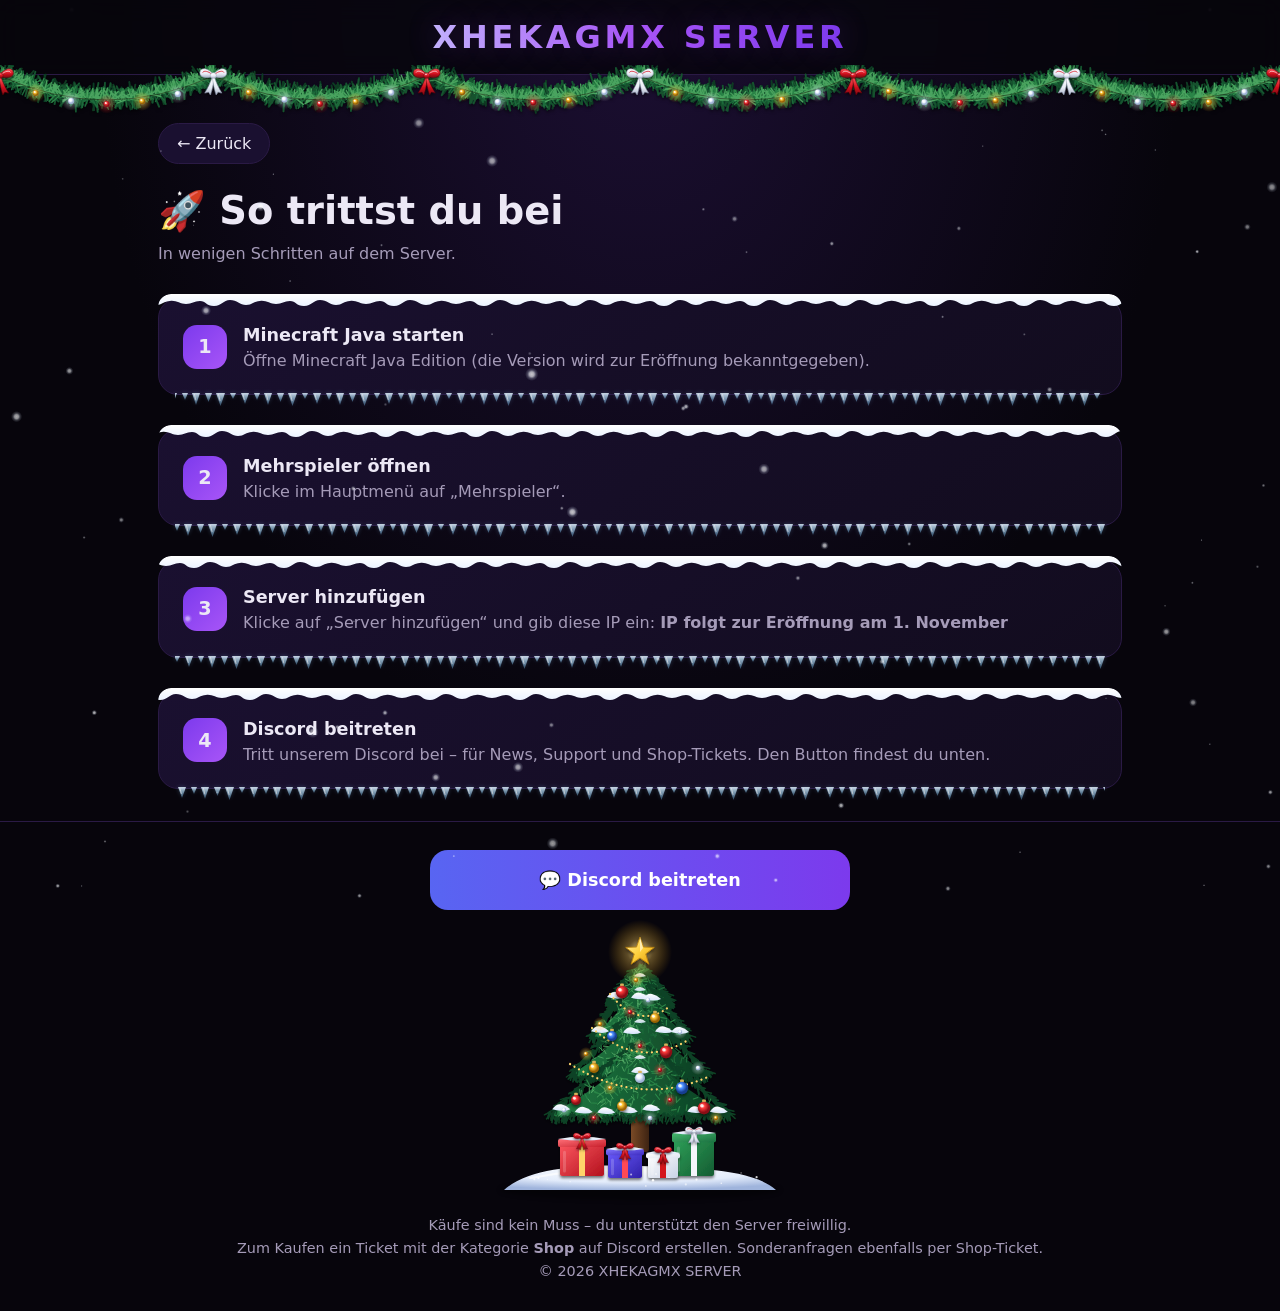
==== beitreten.html @ 07205ea8 "Weihnachts-Look" ====
<!DOCTYPE html><html lang="de"><head><meta charset="utf-8"><meta name="viewport" content="width=device-width,initial-scale=1,viewport-fit=cover"><meta name="theme-color" content="#07050c"><meta name="color-scheme" content="dark"><title>So trittst du bei – XHEKAGMX SERVER</title><link rel="stylesheet" href="style.css?v=7"></head><body><header><a href="index.html" class="logo">XHEKAGMX SERVER</a></header><main><a class="back" href="index.html">← Zurück</a><h1>🚀 So trittst du bei</h1><p class="sub">In wenigen Schritten auf dem Server.</p><div class="list"><div class="offer step"><div class="num">1</div><div class="info"><h3>Minecraft Java starten</h3><p>Öffne Minecraft Java Edition (die Version wird zur Eröffnung bekanntgegeben).</p></div></div><div class="offer step"><div class="num">2</div><div class="info"><h3>Mehrspieler öffnen</h3><p>Klicke im Hauptmenü auf „Mehrspieler“.</p></div></div><div class="offer step"><div class="num">3</div><div class="info"><h3>Server hinzufügen</h3><p>Klicke auf „Server hinzufügen“ und gib diese IP ein: <b class="ip-text"></b></p></div></div><div class="offer step"><div class="num">4</div><div class="info"><h3>Discord beitreten</h3><p>Tritt unserem Discord bei – für News, Support und Shop-Tickets. Den Button findest du unten.</p></div></div></div></main><footer><div class="dc-slot"></div>Käufe sind kein Muss – du unterstützt den Server freiwillig.<br>Zum Kaufen ein Ticket mit der Kategorie <b>Shop</b> auf Discord erstellen. Sonderanfragen ebenfalls per Shop-Ticket.<br>© 2026 XHEKAGMX SERVER</footer><script src="config.js?v=5"></script><script src="app.js?v=7"></script><script src="winter.js?v=7"></script></body></html>
---- style.css ----
*{box-sizing:border-box;margin:0;padding:0}
html{background:#07050c;color-scheme:dark;overscroll-behavior:none}
:root{--bg:#07050c;--card:#120c1e;--card2:#1a1030;--p:#7c3aed;--p2:#a855f7;--t:#ece8f5;--m:#a59bb8;--r:20px}
body{font-family:system-ui,-apple-system,"Segoe UI",Roboto,sans-serif;background:radial-gradient(ellipse at top,#1c0f33 0%,var(--bg) 60%) fixed;color:var(--t);min-height:100vh;display:flex;flex-direction:column}
header{position:sticky;top:0;z-index:10;background:rgba(7,5,12,.8);backdrop-filter:blur(12px);border-bottom:1px solid #2a1a45;padding:18px 16px;text-align:center}
header a{color:inherit;text-decoration:none}
.logo{font-weight:800;letter-spacing:.12em;font-size:clamp(1.3rem,4vw,2rem);background:linear-gradient(90deg,#c4b5fd,#a855f7,#7c3aed);-webkit-background-clip:text;background-clip:text;color:transparent;text-shadow:0 0 30px rgba(168,85,247,.25)}
main{flex:1;width:100%;max-width:1000px;margin:0 auto;padding:32px 18px}
h1{font-size:clamp(1.6rem,5vw,2.4rem);margin-bottom:8px}
.sub{color:var(--m);margin-bottom:28px;line-height:1.5}
.grid{display:grid;grid-template-columns:repeat(auto-fill,minmax(260px,1fr));gap:18px}
.cat{display:block;text-decoration:none;color:var(--t);background:linear-gradient(145deg,var(--card2),var(--card));border:1px solid #2a1a45;border-radius:var(--r);padding:26px;transition:.25s}
.cat:hover,.cat:active{transform:translateY(-4px);border-color:var(--p2);box-shadow:0 10px 40px rgba(124,58,237,.35)}
.cat .ic{font-size:2rem;width:58px;height:58px;display:grid;place-items:center;border-radius:16px;background:rgba(124,58,237,.18);margin-bottom:14px}
.cat h2{font-size:1.3rem;margin-bottom:6px}.cat p{color:var(--m);font-size:.95rem;line-height:1.45}
.cat.hl{background:linear-gradient(145deg,#3b1d6e,#1a1030);border-color:var(--p2)}
.back{display:inline-flex;gap:8px;align-items:center;color:var(--t);text-decoration:none;background:var(--card2);border:1px solid #2a1a45;padding:10px 18px;border-radius:999px;margin-bottom:24px;transition:.2s}
.back:hover{border-color:var(--p2);box-shadow:0 0 20px rgba(168,85,247,.3)}
.list{display:flex;flex-direction:column;gap:16px}
.offer{background:linear-gradient(145deg,var(--card2),var(--card));border:1px solid #2a1a45;border-radius:var(--r);padding:22px 24px;display:flex;flex-wrap:wrap;align-items:center;gap:16px;transition:.25s}
.offer:hover{border-color:var(--p2);box-shadow:0 6px 30px rgba(124,58,237,.3)}
.offer .info{flex:1;min-width:200px}
.price{font-size:2rem;font-weight:800;color:#c4b5fd}.price small{font-size:1rem;color:var(--m);font-weight:600}
.offer h3{font-size:1.1rem;margin:4px 0}.offer p{color:var(--m);line-height:1.45}
.btn{background:linear-gradient(90deg,var(--p),var(--p2));color:#fff;text-decoration:none;padding:12px 20px;border-radius:14px;font-weight:700;white-space:nowrap;transition:.2s}
.btn:hover{filter:brightness(1.15);box-shadow:0 0 20px rgba(168,85,247,.5)}
.note{background:rgba(124,58,237,.12);border:1px solid #3b2566;border-radius:var(--r);padding:18px 20px;color:var(--m);line-height:1.5;margin-bottom:24px}
footer{text-align:center;color:var(--m);font-size:.9rem;padding:28px 18px;border-top:1px solid #2a1a45;line-height:1.6}
@media(max-width:600px){main{padding:22px 14px}.offer{padding:18px}.btn{width:100%;text-align:center}.price{font-size:1.7rem}}

.hosted{text-align:center;color:#b31010;font-weight:800;letter-spacing:.1em;font-size:clamp(1.1rem,4vw,1.8rem);text-shadow:0 0 18px rgba(200,20,20,.55);margin:6px 0 26px}
.rt{color:#c21818!important;font-size:1.2rem!important;text-shadow:0 0 12px rgba(200,20,20,.35)}
.rblock{border-left:4px solid #8b0000}
.cat.rule{border-color:#5a1010;background:linear-gradient(145deg,#2a0d14,#120c1e)}.cat.rule .ic{background:rgba(139,0,0,.25)}
.cat.rule:hover{border-color:#b31010;box-shadow:0 10px 40px rgba(139,0,0,.4)}
.owner{display:flex;align-items:center;justify-content:center;gap:28px;background:linear-gradient(145deg,#2a0a0a,#120c1e);border:1px solid #8b0000;border-radius:var(--r);padding:22px 28px;margin-bottom:18px;box-shadow:0 0 30px rgba(139,0,0,.25)}
.owner img{height:170px;width:auto;image-rendering:pixelated;filter:drop-shadow(0 6px 18px rgba(0,0,0,.6))}
.ownertxt{color:#c21818;font-weight:800;letter-spacing:.1em;font-size:clamp(1.15rem,4vw,2rem);text-shadow:0 0 18px rgba(200,20,20,.55);line-height:1.25}
@media(max-width:600px){.owner{gap:16px;padding:18px}.owner img{height:130px}}

.ranks{display:grid;grid-template-columns:repeat(auto-fit,minmax(220px,1fr));gap:18px;align-items:start}
.rank{--a:#a855f7;position:relative;display:flex;flex-direction:column;gap:10px;background:linear-gradient(160deg,color-mix(in srgb,var(--a) 14%,#120c1e),#0f0a18);border:1px solid color-mix(in srgb,var(--a) 45%,transparent);border-top:4px solid var(--a);border-radius:var(--r);padding:22px;transition:.25s}
.rank:hover{transform:translateY(-4px);box-shadow:0 10px 40px color-mix(in srgb,var(--a) 35%,transparent)}
.r-vip{--a:#e08a3c}.r-vipp{--a:#5fd4e8}.r-mvp{--a:#f2c230}.r-mvpp{--a:#b56cff;box-shadow:0 0 30px rgba(181,108,255,.35)}
.rank .tag{align-self:flex-start;font-weight:800;font-family:ui-monospace,monospace;color:var(--a);background:color-mix(in srgb,var(--a) 15%,transparent);border-radius:10px;padding:4px 10px;font-size:1.15rem}
.r-mvpp .tag{text-shadow:0 0 10px var(--a)}
.rank .price{color:var(--a)}
.pop{position:absolute;top:-12px;right:16px;background:linear-gradient(90deg,#f2c230,#e08a3c);color:#1a1030;font-weight:800;font-size:.8rem;padding:5px 12px;border-radius:999px}
.incl{color:var(--t);font-weight:700;font-size:.9rem}
.perks{list-style:none;display:flex;flex-direction:column;gap:7px;flex:1}
.perks li{padding-left:26px;position:relative;color:var(--m);line-height:1.4;font-size:.93rem}
.perks li:before{content:"✓";position:absolute;left:0;top:0;width:18px;height:18px;border-radius:6px;background:color-mix(in srgb,var(--a) 25%,transparent);color:var(--a);font-size:.75rem;display:grid;place-items:center;font-weight:800}
.rank .btn{text-align:center;margin-top:6px}
.cmp-h{margin:36px 0 14px}
.cmp-wrap{overflow-x:auto;border-radius:var(--r);border:1px solid #2a1a45;-webkit-overflow-scrolling:touch}
.cmp{width:100%;min-width:520px;border-collapse:collapse;background:var(--card)}
.cmp th,.cmp td{padding:11px 14px;text-align:center;border-bottom:1px solid #22163a;font-size:.92rem}
.cmp tbody th{text-align:left;color:var(--m);font-weight:600;position:sticky;left:0;background:var(--card)}
.cmp td{color:var(--t)}.cmp thead th{background:var(--card2);font-weight:800}
.c-vip{color:#e08a3c}.c-vipp{color:#5fd4e8}.c-mvp{color:#f2c230}.c-mvpp{color:#b56cff}
.ranks{align-items:stretch}
.rank .btn{white-space:normal;padding:12px 10px}
@media(min-width:700px) and (max-width:1100px){.ranks{grid-template-columns:repeat(2,1fr)}}
.rank.r-mem{--a:#4ade80!important}.cmp .c-mem,.c-mem{color:#86efac!important}
@media(min-width:1101px){main:has(.ranks){max-width:1200px}.ranks{grid-template-columns:repeat(5,1fr);gap:14px}.ranks .rank{padding:18px}}
.cmp th,.cmp td{white-space:nowrap}
.cd-box{background:linear-gradient(145deg,#2a1450,#120c1e);border:1px solid #4c2a85;border-radius:var(--r);padding:22px;text-align:center;margin:18px 0;box-shadow:0 0 40px rgba(124,58,237,.25)}
.cd-title{font-weight:800;font-size:1.3rem;margin-bottom:14px;color:#e9d5ff}
.cd-tiles{display:grid;grid-template-columns:repeat(4,1fr);gap:10px;max-width:520px;margin:0 auto}
.cd-tiles div{background:rgba(7,5,12,.6);border:1px solid #3b2566;border-radius:16px;padding:14px 4px}
.cd-tiles b{display:block;font-size:clamp(1.6rem,7vw,2.6rem);font-variant-numeric:tabular-nums;color:#c4b5fd}
.cd-tiles span{color:var(--m);font-size:.85rem}
.ipbox{background:var(--card);border:1px solid #2a1a45;border-radius:var(--r);padding:18px 20px;margin-bottom:18px;text-align:center}
.iplbl{color:var(--m);font-size:.85rem;margin-bottom:6px}.ipsoon{font-weight:700}
.iprow{display:flex;gap:10px;justify-content:center;align-items:center;flex-wrap:wrap}
.iprow code{font-size:1.2rem;background:#07050c;padding:10px 16px;border-radius:12px}
.iprow .btn{border:0;cursor:pointer;font-size:1rem}
.status{text-align:center;margin:-6px 0 22px;color:var(--m)}
.dot{display:inline-block;width:10px;height:10px;border-radius:50%;background:#ef4444;margin-right:6px}.dot.on{background:#22c55e;box-shadow:0 0 10px #22c55e}
.dc-slot{margin:0 auto 18px;max-width:420px}
.dcbtn{display:block;background:linear-gradient(90deg,#5865f2,#7c3aed);color:#fff;text-decoration:none;font-weight:800;font-size:1.1rem;padding:16px;border-radius:18px;transition:.2s}
.dcbtn:hover{box-shadow:0 0 30px rgba(88,101,242,.55);transform:translateY(-2px)}
.dcbtn.off{opacity:.45;cursor:not-allowed;font-size:.95rem}.dcbtn.off:hover{box-shadow:none;transform:none}
.team{display:grid;grid-template-columns:repeat(auto-fill,minmax(200px,1fr));gap:16px}
.tm{background:linear-gradient(145deg,var(--card2),var(--card));border:1px solid #2a1a45;border-radius:var(--r);padding:22px;text-align:center}
.tm img{width:96px;height:96px;object-fit:contain;image-rendering:pixelated;border-radius:16px;background:#07050c}
.tm .role{display:inline-block;margin:10px 0 4px;background:rgba(124,58,237,.25);color:#c4b5fd;border-radius:999px;padding:3px 12px;font-size:.8rem;font-weight:700}
.owner-c{border-color:var(--p2);box-shadow:0 0 30px rgba(168,85,247,.3)}
.ph{opacity:.55;border-style:dashed}.phav{width:96px;height:96px;margin:0 auto;border-radius:16px;background:#07050c;display:grid;place-items:center;font-size:2.4rem;color:var(--m)}
.faq{background:linear-gradient(145deg,var(--card2),var(--card));border:1px solid #2a1a45;border-radius:var(--r);overflow:hidden}
.faq-q{width:100%;background:none;border:0;color:var(--t);font:inherit;font-weight:700;text-align:left;padding:18px 20px;display:flex;justify-content:space-between;gap:12px;cursor:pointer}
.faq-q span{color:var(--p2);font-size:1.3rem;transition:.2s}.faq.open .faq-q span{transform:rotate(45deg)}
.faq-a{display:none;padding:0 20px 18px;color:var(--m);line-height:1.5}.faq.open .faq-a{display:block}
.faq-a a,.step a{color:#c4b5fd}
.step{flex-wrap:nowrap}.num{flex:none;width:44px;height:44px;border-radius:14px;background:linear-gradient(135deg,var(--p),var(--p2));display:grid;place-items:center;font-weight:800;font-size:1.2rem}
.supwall{display:flex;flex-wrap:wrap;gap:12px}.sup{background:var(--card2);border:1px solid #3b2566;border-radius:999px;padding:10px 18px}
.empty{width:100%;text-align:center;padding:40px 20px;border:1px dashed #3b2566;border-radius:var(--r);color:var(--m)}
.team{grid-template-columns:repeat(2,minmax(0,280px));justify-content:center}
.skinwrap{height:180px;display:flex;align-items:flex-end;justify-content:center;background:radial-gradient(circle at 50% 70%,rgba(168,85,247,.25),transparent 70%);border-radius:16px}
.skinwrap img{height:170px;width:auto;background:none;border-radius:0;image-rendering:auto}
@media(max-width:420px){.team{gap:10px}.tm{padding:14px}.skinwrap{height:140px}.skinwrap img{height:130px}}
/* ===== Winter theme ===== */
#wx-snow{position:fixed;inset:0;width:100vw;height:100vh;pointer-events:none;z-index:5}
.wx-box{position:relative}
.faq{overflow:visible}
.wx-wrap{position:relative}
.wx-cap,.wx-ice{position:absolute;pointer-events:none;display:block;z-index:2}
.wx-cap{left:-1px;right:-1px;top:-5px;height:13px;border-radius:var(--r) var(--r) 0 0;background:linear-gradient(#fff,#e9f1ff);filter:drop-shadow(0 1px 1.5px rgba(160,190,255,.35));
-webkit-mask:url("data:image/svg+xml,%3Csvg xmlns='http://www.w3.org/2000/svg' width='90' height='13' viewBox='0 0 90 13'%3E%3Cpath d='M0 0H90V7C84 7 82 11 76 11S67 6 60 6 52 12 44 12 36 7 30 7 22 10 16 10 6 6 0 7Z'/%3E%3C/svg%3E") repeat-x 0 0/90px 13px;
mask:url("data:image/svg+xml,%3Csvg xmlns='http://www.w3.org/2000/svg' width='90' height='13' viewBox='0 0 90 13'%3E%3Cpath d='M0 0H90V7C84 7 82 11 76 11S67 6 60 6 52 12 44 12 36 7 30 7 22 10 16 10 6 6 0 7Z'/%3E%3C/svg%3E") repeat-x 0 0/90px 13px}
.wx-ice{left:16px;right:16px;bottom:-13px;height:14px;opacity:.9;
background:url("data:image/svg+xml,%3Csvg xmlns='http://www.w3.org/2000/svg' width='72' height='14' viewBox='0 0 72 14'%3E%3Cdefs%3E%3ClinearGradient id='g' x1='0' y1='0' x2='0' y2='1'%3E%3Cstop offset='0' stop-color='%23e6f6ff' stop-opacity='.95'/%3E%3Cstop offset='1' stop-color='%237cc8ff' stop-opacity='.35'/%3E%3C/linearGradient%3E%3C/defs%3E%3Cg fill='url(%23g)'%3E%3Cpath d='M2 0h7l-3.5 9z'/%3E%3Cpath d='M13 0h9l-4.5 13z'/%3E%3Cpath d='M27 0h6l-3 6z'/%3E%3Cpath d='M38 0h8l-4 11z'/%3E%3Cpath d='M51 0h6l-3 7z'/%3E%3Cpath d='M61 0h8l-4 12z'/%3E%3C/g%3E%3Cg stroke='%23fff' stroke-opacity='.8' stroke-width='.8' stroke-linecap='round'%3E%3Cpath d='M15.5 1.5l1.5 6'/%3E%3Cpath d='M40 1.5l1.3 5'/%3E%3Cpath d='M63.5 1.5l1.3 5.5'/%3E%3C/g%3E%3C/svg%3E") repeat-x 0 0/72px 14px;filter:drop-shadow(0 0 2px rgba(140,200,255,.35))}
.grid,.ranks,.list,.team{row-gap:30px}
.cat,.offer,.rank,.tm,.cd-box,.ipbox,.note,.owner,.wx-wrap,.faq,.empty{margin-top:4px}
.ipbox,.owner,.cd-box{margin-bottom:28px}.note{margin-bottom:30px}
.pop{z-index:3}
/* ===== Christmas ===== */
header{overflow:visible}
.xg{position:absolute;left:0;right:0;top:calc(100% - 9px);height:52px;pointer-events:none;z-index:1;overflow:hidden}
.xg svg{display:block}
header .logo{position:relative;z-index:2}
main{padding-top:48px}
.xtw{animation:xtw 4s ease-in-out infinite}
.xstar{animation:xtw 3.2s ease-in-out infinite;transform-origin:150px 24px}
@keyframes xtw{0%,100%{opacity:.95}50%{opacity:.35}}
.xtree{width:min(300px,78vw);margin:6px auto 16px;pointer-events:none}
.xtree svg{display:block;width:100%;height:auto;overflow:visible}
@media(prefers-reduced-motion:reduce){.xtw,.xstar{animation:none}}
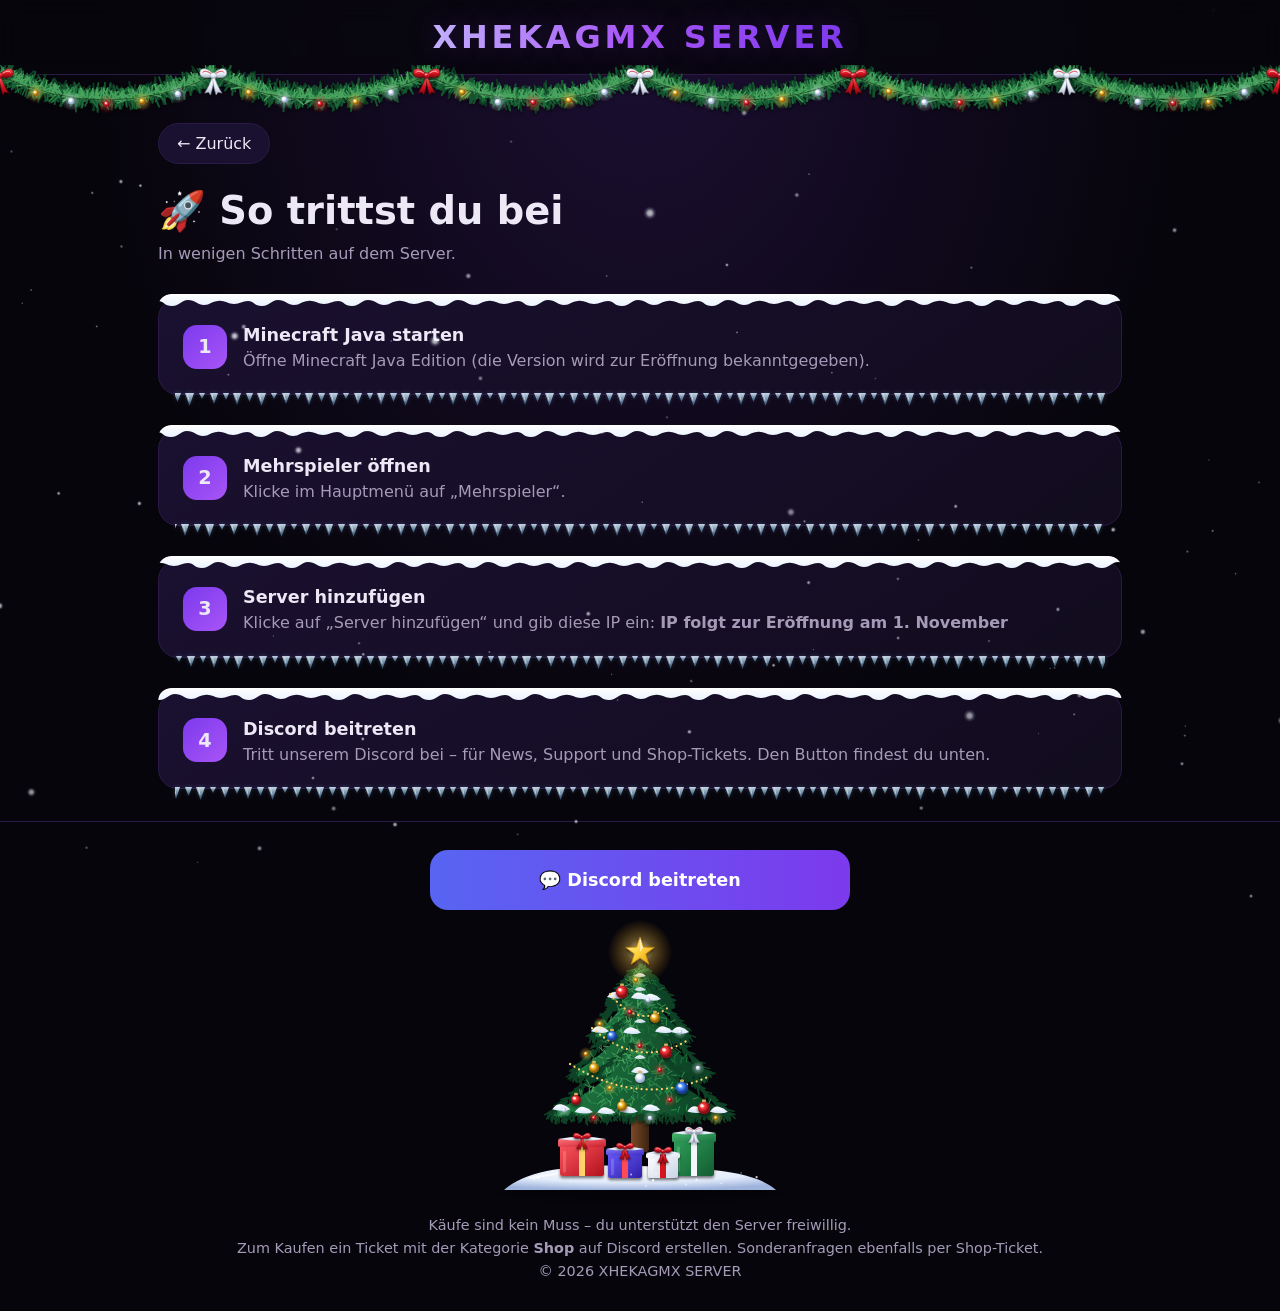
==== commit 0f571101: "Schnee in Skin-Kästen" ====
--- a/beitreten.html
+++ b/beitreten.html
@@ -1 +1 @@
-<!DOCTYPE html><html lang="de"><head><meta charset="utf-8"><meta name="viewport" content="width=device-width,initial-scale=1,viewport-fit=cover"><meta name="theme-color" content="#07050c"><meta name="color-scheme" content="dark"><title>So trittst du bei – XHEKAGMX SERVER</title><link rel="stylesheet" href="style.css?v=7"></head><body><header><a href="index.html" class="logo">XHEKAGMX SERVER</a></header><main><a class="back" href="index.html">← Zurück</a><h1>🚀 So trittst du bei</h1><p class="sub">In wenigen Schritten auf dem Server.</p><div class="list"><div class="offer step"><div class="num">1</div><div class="info"><h3>Minecraft Java starten</h3><p>Öffne Minecraft Java Edition (die Version wird zur Eröffnung bekanntgegeben).</p></div></div><div class="offer step"><div class="num">2</div><div class="info"><h3>Mehrspieler öffnen</h3><p>Klicke im Hauptmenü auf „Mehrspieler“.</p></div></div><div class="offer step"><div class="num">3</div><div class="info"><h3>Server hinzufügen</h3><p>Klicke auf „Server hinzufügen“ und gib diese IP ein: <b class="ip-text"></b></p></div></div><div class="offer step"><div class="num">4</div><div class="info"><h3>Discord beitreten</h3><p>Tritt unserem Discord bei – für News, Support und Shop-Tickets. Den Button findest du unten.</p></div></div></div></main><footer><div class="dc-slot"></div>Käufe sind kein Muss – du unterstützt den Server freiwillig.<br>Zum Kaufen ein Ticket mit der Kategorie <b>Shop</b> auf Discord erstellen. Sonderanfragen ebenfalls per Shop-Ticket.<br>© 2026 XHEKAGMX SERVER</footer><script src="config.js?v=5"></script><script src="app.js?v=7"></script><script src="winter.js?v=7"></script></body></html>+<!DOCTYPE html><html lang="de"><head><meta charset="utf-8"><meta name="viewport" content="width=device-width,initial-scale=1,viewport-fit=cover"><meta name="theme-color" content="#07050c"><meta name="color-scheme" content="dark"><title>So trittst du bei – XHEKAGMX SERVER</title><link rel="stylesheet" href="style.css?v=8"></head><body><header><a href="index.html" class="logo">XHEKAGMX SERVER</a></header><main><a class="back" href="index.html">← Zurück</a><h1>🚀 So trittst du bei</h1><p class="sub">In wenigen Schritten auf dem Server.</p><div class="list"><div class="offer step"><div class="num">1</div><div class="info"><h3>Minecraft Java starten</h3><p>Öffne Minecraft Java Edition (die Version wird zur Eröffnung bekanntgegeben).</p></div></div><div class="offer step"><div class="num">2</div><div class="info"><h3>Mehrspieler öffnen</h3><p>Klicke im Hauptmenü auf „Mehrspieler“.</p></div></div><div class="offer step"><div class="num">3</div><div class="info"><h3>Server hinzufügen</h3><p>Klicke auf „Server hinzufügen“ und gib diese IP ein: <b class="ip-text"></b></p></div></div><div class="offer step"><div class="num">4</div><div class="info"><h3>Discord beitreten</h3><p>Tritt unserem Discord bei – für News, Support und Shop-Tickets. Den Button findest du unten.</p></div></div></div></main><footer><div class="dc-slot"></div>Käufe sind kein Muss – du unterstützt den Server freiwillig.<br>Zum Kaufen ein Ticket mit der Kategorie <b>Shop</b> auf Discord erstellen. Sonderanfragen ebenfalls per Shop-Ticket.<br>© 2026 XHEKAGMX SERVER</footer><script src="config.js?v=5"></script><script src="app.js?v=7"></script><script src="winter.js?v=8"></script></body></html>
--- a/style.css
+++ b/style.css
@@ -126,3 +126,12 @@
 .xtree{width:min(300px,78vw);margin:6px auto 16px;pointer-events:none}
 .xtree svg{display:block;width:100%;height:auto;overflow:visible}
 @media(prefers-reduced-motion:reduce){.xtw,.xstar{animation:none}}
+
+/* snow drift inside skin boxes */
+.skinwrap,.snowbox{position:relative;overflow:hidden;isolation:isolate}
+.snowbox{display:inline-flex;align-items:flex-end;border-radius:14px;padding:0 10px}
+.skinwrap img,.snowbox img{position:relative;z-index:1}
+.skinwrap::after,.snowbox::after{content:"";position:absolute;left:0;right:0;bottom:0;height:22px;z-index:2;pointer-events:none;background:radial-gradient(1.6px 1.6px at 18% 62%,#fff,transparent),radial-gradient(1.3px 1.3px at 47% 75%,#fff,transparent),radial-gradient(1.8px 1.8px at 73% 58%,#fff,transparent),radial-gradient(1.2px 1.2px at 88% 80%,#fff,transparent),url("data:image/svg+xml,%3Csvg xmlns='http://www.w3.org/2000/svg' viewBox='0 0 400 60' preserveAspectRatio='none'%3E%3Cdefs%3E%3ClinearGradient id='g' x1='0' y1='0' x2='0' y2='1'%3E%3Cstop offset='0' stop-color='%23ffffff'/%3E%3Cstop offset='.45' stop-color='%23eef3fa'/%3E%3Cstop offset='1' stop-color='%23b9c7dc'/%3E%3C/linearGradient%3E%3ClinearGradient id='h' x1='0' y1='0' x2='0' y2='1'%3E%3Cstop offset='0' stop-color='%23fff' stop-opacity='.95'/%3E%3Cstop offset='1' stop-color='%23fff' stop-opacity='0'/%3E%3C/linearGradient%3E%3C/defs%3E%3Cpath d='M0 22 C30 14 55 18 85 13 C120 7 150 16 185 12 C220 8 245 4 280 11 C315 17 345 9 375 14 C390 16 396 15 400 16 L400 60 L0 60Z' fill='%239fb0c9' opacity='.55' transform='translate(0 -5)'/%3E%3Cpath d='M0 24 C35 17 60 22 95 16 C130 10 160 20 195 15 C230 10 255 8 290 14 C320 19 350 12 400 18 L400 60 L0 60Z' fill='url(%23g)'/%3E%3Cpath d='M0 25 C35 18 60 23 95 17 C130 11 160 21 195 16 C230 11 255 9 290 15 C320 20 350 13 400 19 L400 25 C350 19 320 26 290 21 C255 15 230 17 195 22 C160 27 130 17 95 23 C60 29 35 24 0 31Z' fill='url(%23h)'/%3E%3C/svg%3E") bottom/100% 100% no-repeat;filter:drop-shadow(0 -1px 2px rgba(200,220,255,.35))}
+.skinwrap::before,.snowbox::before{content:"";position:absolute;left:8%;right:8%;bottom:14px;height:10px;z-index:0;background:radial-gradient(ellipse at center,rgba(0,0,0,.35),transparent 70%)}
+.snowbox img{margin-bottom:-6px}.skinwrap img{margin-bottom:-6px}
+.snowbox{padding:8px 18px 0;background:radial-gradient(circle at 50% 70%,rgba(200,40,40,.18),transparent 72%)}.snowbox::after{height:20px}
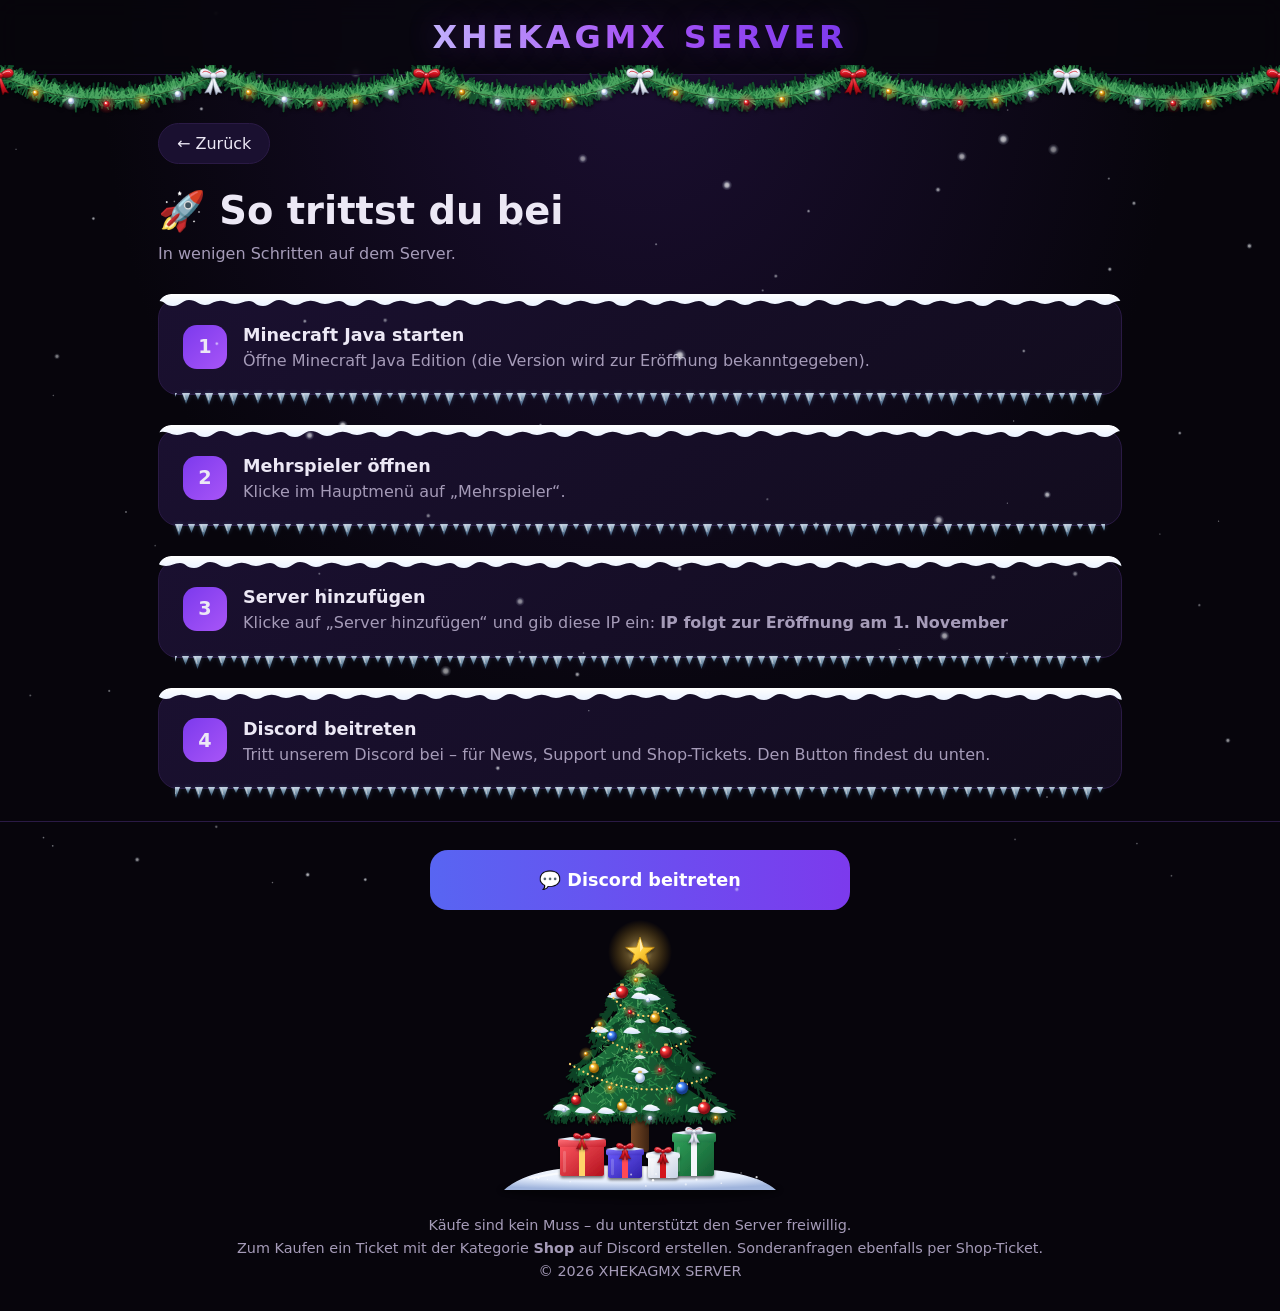
==== commit 31d7a37c: "Schnee in der Ecke" ====
--- a/beitreten.html
+++ b/beitreten.html
@@ -1 +1 @@
-<!DOCTYPE html><html lang="de"><head><meta charset="utf-8"><meta name="viewport" content="width=device-width,initial-scale=1,viewport-fit=cover"><meta name="theme-color" content="#07050c"><meta name="color-scheme" content="dark"><title>So trittst du bei – XHEKAGMX SERVER</title><link rel="stylesheet" href="style.css?v=8"></head><body><header><a href="index.html" class="logo">XHEKAGMX SERVER</a></header><main><a class="back" href="index.html">← Zurück</a><h1>🚀 So trittst du bei</h1><p class="sub">In wenigen Schritten auf dem Server.</p><div class="list"><div class="offer step"><div class="num">1</div><div class="info"><h3>Minecraft Java starten</h3><p>Öffne Minecraft Java Edition (die Version wird zur Eröffnung bekanntgegeben).</p></div></div><div class="offer step"><div class="num">2</div><div class="info"><h3>Mehrspieler öffnen</h3><p>Klicke im Hauptmenü auf „Mehrspieler“.</p></div></div><div class="offer step"><div class="num">3</div><div class="info"><h3>Server hinzufügen</h3><p>Klicke auf „Server hinzufügen“ und gib diese IP ein: <b class="ip-text"></b></p></div></div><div class="offer step"><div class="num">4</div><div class="info"><h3>Discord beitreten</h3><p>Tritt unserem Discord bei – für News, Support und Shop-Tickets. Den Button findest du unten.</p></div></div></div></main><footer><div class="dc-slot"></div>Käufe sind kein Muss – du unterstützt den Server freiwillig.<br>Zum Kaufen ein Ticket mit der Kategorie <b>Shop</b> auf Discord erstellen. Sonderanfragen ebenfalls per Shop-Ticket.<br>© 2026 XHEKAGMX SERVER</footer><script src="config.js?v=5"></script><script src="app.js?v=7"></script><script src="winter.js?v=8"></script></body></html>+<!DOCTYPE html><html lang="de"><head><meta charset="utf-8"><meta name="viewport" content="width=device-width,initial-scale=1,viewport-fit=cover"><meta name="theme-color" content="#07050c"><meta name="color-scheme" content="dark"><title>So trittst du bei – XHEKAGMX SERVER</title><link rel="stylesheet" href="style.css?v=9"></head><body><header><a href="index.html" class="logo">XHEKAGMX SERVER</a></header><main><a class="back" href="index.html">← Zurück</a><h1>🚀 So trittst du bei</h1><p class="sub">In wenigen Schritten auf dem Server.</p><div class="list"><div class="offer step"><div class="num">1</div><div class="info"><h3>Minecraft Java starten</h3><p>Öffne Minecraft Java Edition (die Version wird zur Eröffnung bekanntgegeben).</p></div></div><div class="offer step"><div class="num">2</div><div class="info"><h3>Mehrspieler öffnen</h3><p>Klicke im Hauptmenü auf „Mehrspieler“.</p></div></div><div class="offer step"><div class="num">3</div><div class="info"><h3>Server hinzufügen</h3><p>Klicke auf „Server hinzufügen“ und gib diese IP ein: <b class="ip-text"></b></p></div></div><div class="offer step"><div class="num">4</div><div class="info"><h3>Discord beitreten</h3><p>Tritt unserem Discord bei – für News, Support und Shop-Tickets. Den Button findest du unten.</p></div></div></div></main><footer><div class="dc-slot"></div>Käufe sind kein Muss – du unterstützt den Server freiwillig.<br>Zum Kaufen ein Ticket mit der Kategorie <b>Shop</b> auf Discord erstellen. Sonderanfragen ebenfalls per Shop-Ticket.<br>© 2026 XHEKAGMX SERVER</footer><script src="config.js?v=5"></script><script src="app.js?v=7"></script><script src="winter.js?v=8"></script></body></html>
--- a/style.css
+++ b/style.css
@@ -135,3 +135,10 @@
 .skinwrap::before,.snowbox::before{content:"";position:absolute;left:8%;right:8%;bottom:14px;height:10px;z-index:0;background:radial-gradient(ellipse at center,rgba(0,0,0,.35),transparent 70%)}
 .snowbox img{margin-bottom:-6px}.skinwrap img{margin-bottom:-6px}
 .snowbox{padding:8px 18px 0;background:radial-gradient(circle at 50% 70%,rgba(200,40,40,.18),transparent 72%)}.snowbox::after{height:20px}
+
+/* v9: realistic corner drift + thin floor strip */
+.skinwrap::after,.snowbox::after{height:46px;filter:drop-shadow(0 -1px 1.5px rgba(200,220,255,.3));background:radial-gradient(1.4px 1.4px at 9% 80%,#fff,transparent),radial-gradient(1.1px 1.1px at 4% 55%,#fff,transparent),url("data:image/svg+xml,%3Csvg xmlns='http://www.w3.org/2000/svg' viewBox='0 0 60 50' preserveAspectRatio='none'%3E%3Cdefs%3E%3ClinearGradient id='g' x1='0' y1='0' x2='1' y2='1'%3E%3Cstop offset='0' stop-color='%23fff'/%3E%3Cstop offset='.5' stop-color='%23eef3fa'/%3E%3Cstop offset='1' stop-color='%23b4c3da'/%3E%3C/linearGradient%3E%3C/defs%3E%3Cpath d='M0 0 C3 8 6 16 12 24 C20 34 34 40 60 45 L60 50 L0 50Z' fill='url(%23g)'/%3E%3Cpath d='M0 2 C3 10 7 18 13 25 C21 34 34 40 58 45' fill='none' stroke='%23fff' stroke-width='1.6' stroke-opacity='.9'/%3E%3C/svg%3E") left bottom/52px 44px no-repeat,linear-gradient(#fff,#dfe7f3 55%,#b9c7dc) left bottom/100% 5px no-repeat}
+.skinwrap::before,.snowbox::before{bottom:3px;height:8px;left:25%;right:25%;background:radial-gradient(ellipse at center,rgba(0,0,0,.3),transparent 70%)}
+.skinwrap img,.snowbox img{margin-bottom:5px}
+.skinwrap{padding-left:46px;padding-right:20px}
+.snowbox{padding:8px 18px 0 54px}
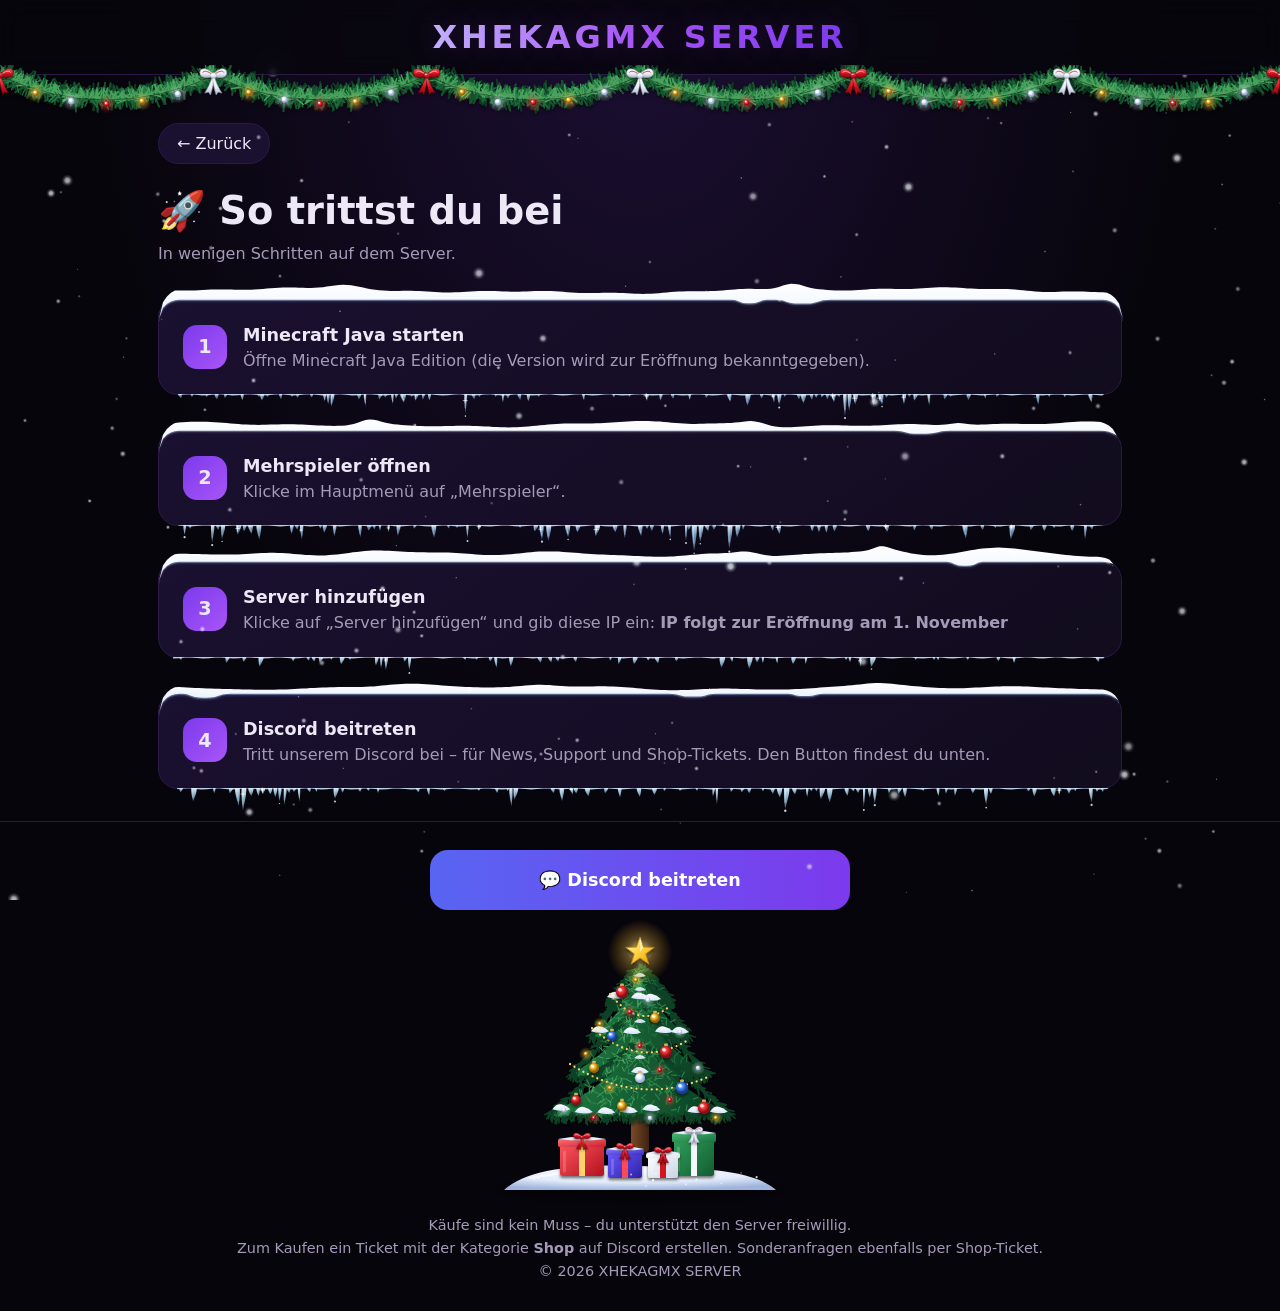
==== commit 00159c33: "Schnee und Eiszapfen variiert" ====
--- a/beitreten.html
+++ b/beitreten.html
@@ -1 +1 @@
-<!DOCTYPE html><html lang="de"><head><meta charset="utf-8"><meta name="viewport" content="width=device-width,initial-scale=1,viewport-fit=cover"><meta name="theme-color" content="#07050c"><meta name="color-scheme" content="dark"><title>So trittst du bei – XHEKAGMX SERVER</title><link rel="stylesheet" href="style.css?v=9"></head><body><header><a href="index.html" class="logo">XHEKAGMX SERVER</a></header><main><a class="back" href="index.html">← Zurück</a><h1>🚀 So trittst du bei</h1><p class="sub">In wenigen Schritten auf dem Server.</p><div class="list"><div class="offer step"><div class="num">1</div><div class="info"><h3>Minecraft Java starten</h3><p>Öffne Minecraft Java Edition (die Version wird zur Eröffnung bekanntgegeben).</p></div></div><div class="offer step"><div class="num">2</div><div class="info"><h3>Mehrspieler öffnen</h3><p>Klicke im Hauptmenü auf „Mehrspieler“.</p></div></div><div class="offer step"><div class="num">3</div><div class="info"><h3>Server hinzufügen</h3><p>Klicke auf „Server hinzufügen“ und gib diese IP ein: <b class="ip-text"></b></p></div></div><div class="offer step"><div class="num">4</div><div class="info"><h3>Discord beitreten</h3><p>Tritt unserem Discord bei – für News, Support und Shop-Tickets. Den Button findest du unten.</p></div></div></div></main><footer><div class="dc-slot"></div>Käufe sind kein Muss – du unterstützt den Server freiwillig.<br>Zum Kaufen ein Ticket mit der Kategorie <b>Shop</b> auf Discord erstellen. Sonderanfragen ebenfalls per Shop-Ticket.<br>© 2026 XHEKAGMX SERVER</footer><script src="config.js?v=5"></script><script src="app.js?v=7"></script><script src="winter.js?v=8"></script></body></html>+<!DOCTYPE html><html lang="de"><head><meta charset="utf-8"><meta name="viewport" content="width=device-width,initial-scale=1,viewport-fit=cover"><meta name="theme-color" content="#07050c"><meta name="color-scheme" content="dark"><title>So trittst du bei – XHEKAGMX SERVER</title><link rel="stylesheet" href="style.css?v=10"></head><body><header><a href="index.html" class="logo">XHEKAGMX SERVER</a></header><main><a class="back" href="index.html">← Zurück</a><h1>🚀 So trittst du bei</h1><p class="sub">In wenigen Schritten auf dem Server.</p><div class="list"><div class="offer step"><div class="num">1</div><div class="info"><h3>Minecraft Java starten</h3><p>Öffne Minecraft Java Edition (die Version wird zur Eröffnung bekanntgegeben).</p></div></div><div class="offer step"><div class="num">2</div><div class="info"><h3>Mehrspieler öffnen</h3><p>Klicke im Hauptmenü auf „Mehrspieler“.</p></div></div><div class="offer step"><div class="num">3</div><div class="info"><h3>Server hinzufügen</h3><p>Klicke auf „Server hinzufügen“ und gib diese IP ein: <b class="ip-text"></b></p></div></div><div class="offer step"><div class="num">4</div><div class="info"><h3>Discord beitreten</h3><p>Tritt unserem Discord bei – für News, Support und Shop-Tickets. Den Button findest du unten.</p></div></div></div></main><footer><div class="dc-slot"></div>Käufe sind kein Muss – du unterstützt den Server freiwillig.<br>Zum Kaufen ein Ticket mit der Kategorie <b>Shop</b> auf Discord erstellen. Sonderanfragen ebenfalls per Shop-Ticket.<br>© 2026 XHEKAGMX SERVER</footer><script src="config.js?v=5"></script><script src="app.js?v=7"></script><script src="winter.js?v=10"></script></body></html>
--- a/style.css
+++ b/style.css
@@ -142,3 +142,9 @@
 .skinwrap img,.snowbox img{margin-bottom:5px}
 .skinwrap{padding-left:46px;padding-right:20px}
 .snowbox{padding:8px 18px 0 54px}
+
+/* v10: procedural caps/icicles from winter.js */
+.wx-cap,.wx-ice{background:none!important;-webkit-mask:none!important;mask:none!important;filter:none!important;opacity:1!important;border-radius:0!important;overflow:visible}
+.wx-cap{left:0!important;right:0!important;top:-14px!important;height:auto!important;filter:drop-shadow(0 1px 1px rgba(150,180,230,.25))!important}
+.wx-ice{left:0!important;right:0!important;bottom:-30px!important;top:auto!important;height:30px!important;z-index:1}
+.wx-cap svg,.wx-ice svg{display:block;overflow:visible}
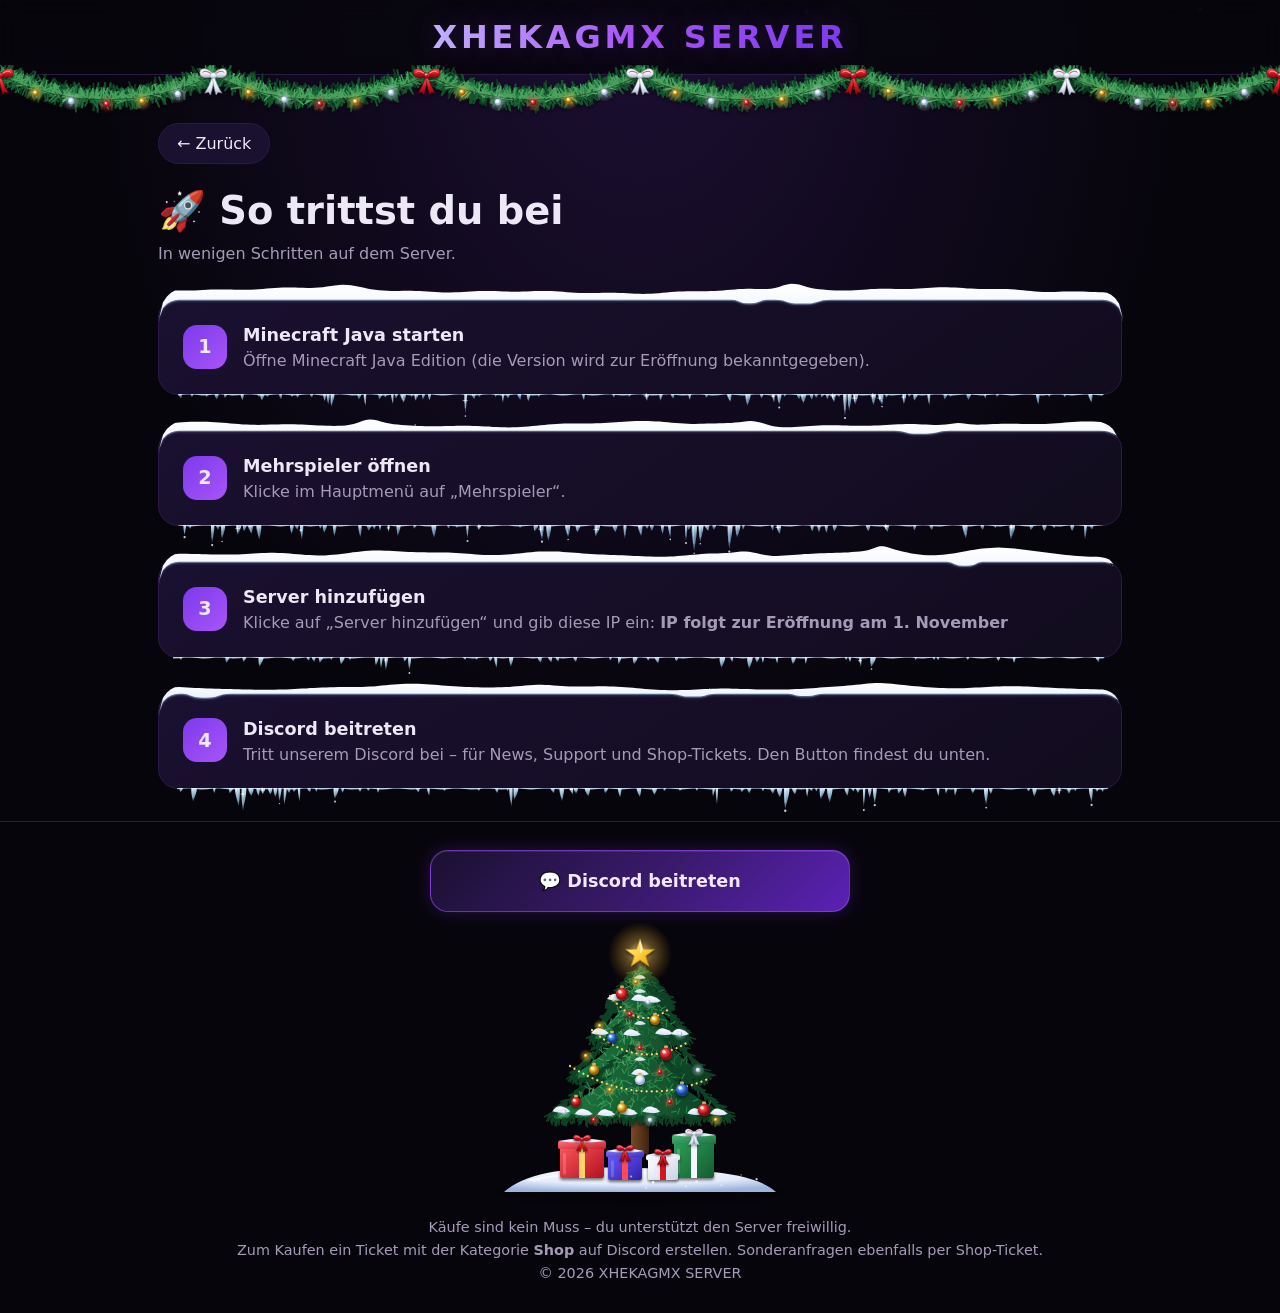
==== commit 9f69137f: "Discord-Knopf in unseren Farben" ====
--- a/beitreten.html
+++ b/beitreten.html
@@ -1 +1 @@
-<!DOCTYPE html><html lang="de"><head><meta charset="utf-8"><meta name="viewport" content="width=device-width,initial-scale=1,viewport-fit=cover"><meta name="theme-color" content="#07050c"><meta name="color-scheme" content="dark"><title>So trittst du bei – XHEKAGMX SERVER</title><link rel="stylesheet" href="style.css?v=10"></head><body><header><a href="index.html" class="logo">XHEKAGMX SERVER</a></header><main><a class="back" href="index.html">← Zurück</a><h1>🚀 So trittst du bei</h1><p class="sub">In wenigen Schritten auf dem Server.</p><div class="list"><div class="offer step"><div class="num">1</div><div class="info"><h3>Minecraft Java starten</h3><p>Öffne Minecraft Java Edition (die Version wird zur Eröffnung bekanntgegeben).</p></div></div><div class="offer step"><div class="num">2</div><div class="info"><h3>Mehrspieler öffnen</h3><p>Klicke im Hauptmenü auf „Mehrspieler“.</p></div></div><div class="offer step"><div class="num">3</div><div class="info"><h3>Server hinzufügen</h3><p>Klicke auf „Server hinzufügen“ und gib diese IP ein: <b class="ip-text"></b></p></div></div><div class="offer step"><div class="num">4</div><div class="info"><h3>Discord beitreten</h3><p>Tritt unserem Discord bei – für News, Support und Shop-Tickets. Den Button findest du unten.</p></div></div></div></main><footer><div class="dc-slot"></div>Käufe sind kein Muss – du unterstützt den Server freiwillig.<br>Zum Kaufen ein Ticket mit der Kategorie <b>Shop</b> auf Discord erstellen. Sonderanfragen ebenfalls per Shop-Ticket.<br>© 2026 XHEKAGMX SERVER</footer><script src="config.js?v=5"></script><script src="app.js?v=7"></script><script src="winter.js?v=10"></script></body></html>+<!DOCTYPE html><html lang="de"><head><meta charset="utf-8"><meta name="viewport" content="width=device-width,initial-scale=1,viewport-fit=cover"><meta name="theme-color" content="#07050c"><meta name="color-scheme" content="dark"><title>So trittst du bei – XHEKAGMX SERVER</title><link rel="stylesheet" href="style.css?v=11"></head><body><header><a href="index.html" class="logo">XHEKAGMX SERVER</a></header><main><a class="back" href="index.html">← Zurück</a><h1>🚀 So trittst du bei</h1><p class="sub">In wenigen Schritten auf dem Server.</p><div class="list"><div class="offer step"><div class="num">1</div><div class="info"><h3>Minecraft Java starten</h3><p>Öffne Minecraft Java Edition (die Version wird zur Eröffnung bekanntgegeben).</p></div></div><div class="offer step"><div class="num">2</div><div class="info"><h3>Mehrspieler öffnen</h3><p>Klicke im Hauptmenü auf „Mehrspieler“.</p></div></div><div class="offer step"><div class="num">3</div><div class="info"><h3>Server hinzufügen</h3><p>Klicke auf „Server hinzufügen“ und gib diese IP ein: <b class="ip-text"></b></p></div></div><div class="offer step"><div class="num">4</div><div class="info"><h3>Discord beitreten</h3><p>Tritt unserem Discord bei – für News, Support und Shop-Tickets. Den Button findest du unten.</p></div></div></div></main><footer><div class="dc-slot"></div>Käufe sind kein Muss – du unterstützt den Server freiwillig.<br>Zum Kaufen ein Ticket mit der Kategorie <b>Shop</b> auf Discord erstellen. Sonderanfragen ebenfalls per Shop-Ticket.<br>© 2026 XHEKAGMX SERVER</footer><script src="config.js?v=5"></script><script src="app.js?v=7"></script><script src="winter.js?v=10"></script></body></html>
--- a/style.css
+++ b/style.css
@@ -78,8 +78,8 @@
 .status{text-align:center;margin:-6px 0 22px;color:var(--m)}
 .dot{display:inline-block;width:10px;height:10px;border-radius:50%;background:#ef4444;margin-right:6px}.dot.on{background:#22c55e;box-shadow:0 0 10px #22c55e}
 .dc-slot{margin:0 auto 18px;max-width:420px}
-.dcbtn{display:block;background:linear-gradient(90deg,#5865f2,#7c3aed);color:#fff;text-decoration:none;font-weight:800;font-size:1.1rem;padding:16px;border-radius:18px;transition:.2s}
-.dcbtn:hover{box-shadow:0 0 30px rgba(88,101,242,.55);transform:translateY(-2px)}
+.dcbtn{display:block;background:linear-gradient(135deg,#1a1030,#3b1a6e 55%,#5b21b6);border:1px solid rgba(168,85,247,.55);box-shadow:inset 0 1px 0 rgba(255,255,255,.08),0 0 18px rgba(124,58,237,.25);color:#f3e8ff;text-decoration:none;font-weight:800;font-size:1.1rem;padding:16px;border-radius:18px;transition:.2s}
+.dcbtn:hover{box-shadow:0 0 30px rgba(168,85,247,.55);border-color:#c084fc;transform:translateY(-2px)}
 .dcbtn.off{opacity:.45;cursor:not-allowed;font-size:.95rem}.dcbtn.off:hover{box-shadow:none;transform:none}
 .team{display:grid;grid-template-columns:repeat(auto-fill,minmax(200px,1fr));gap:16px}
 .tm{background:linear-gradient(145deg,var(--card2),var(--card));border:1px solid #2a1a45;border-radius:var(--r);padding:22px;text-align:center}
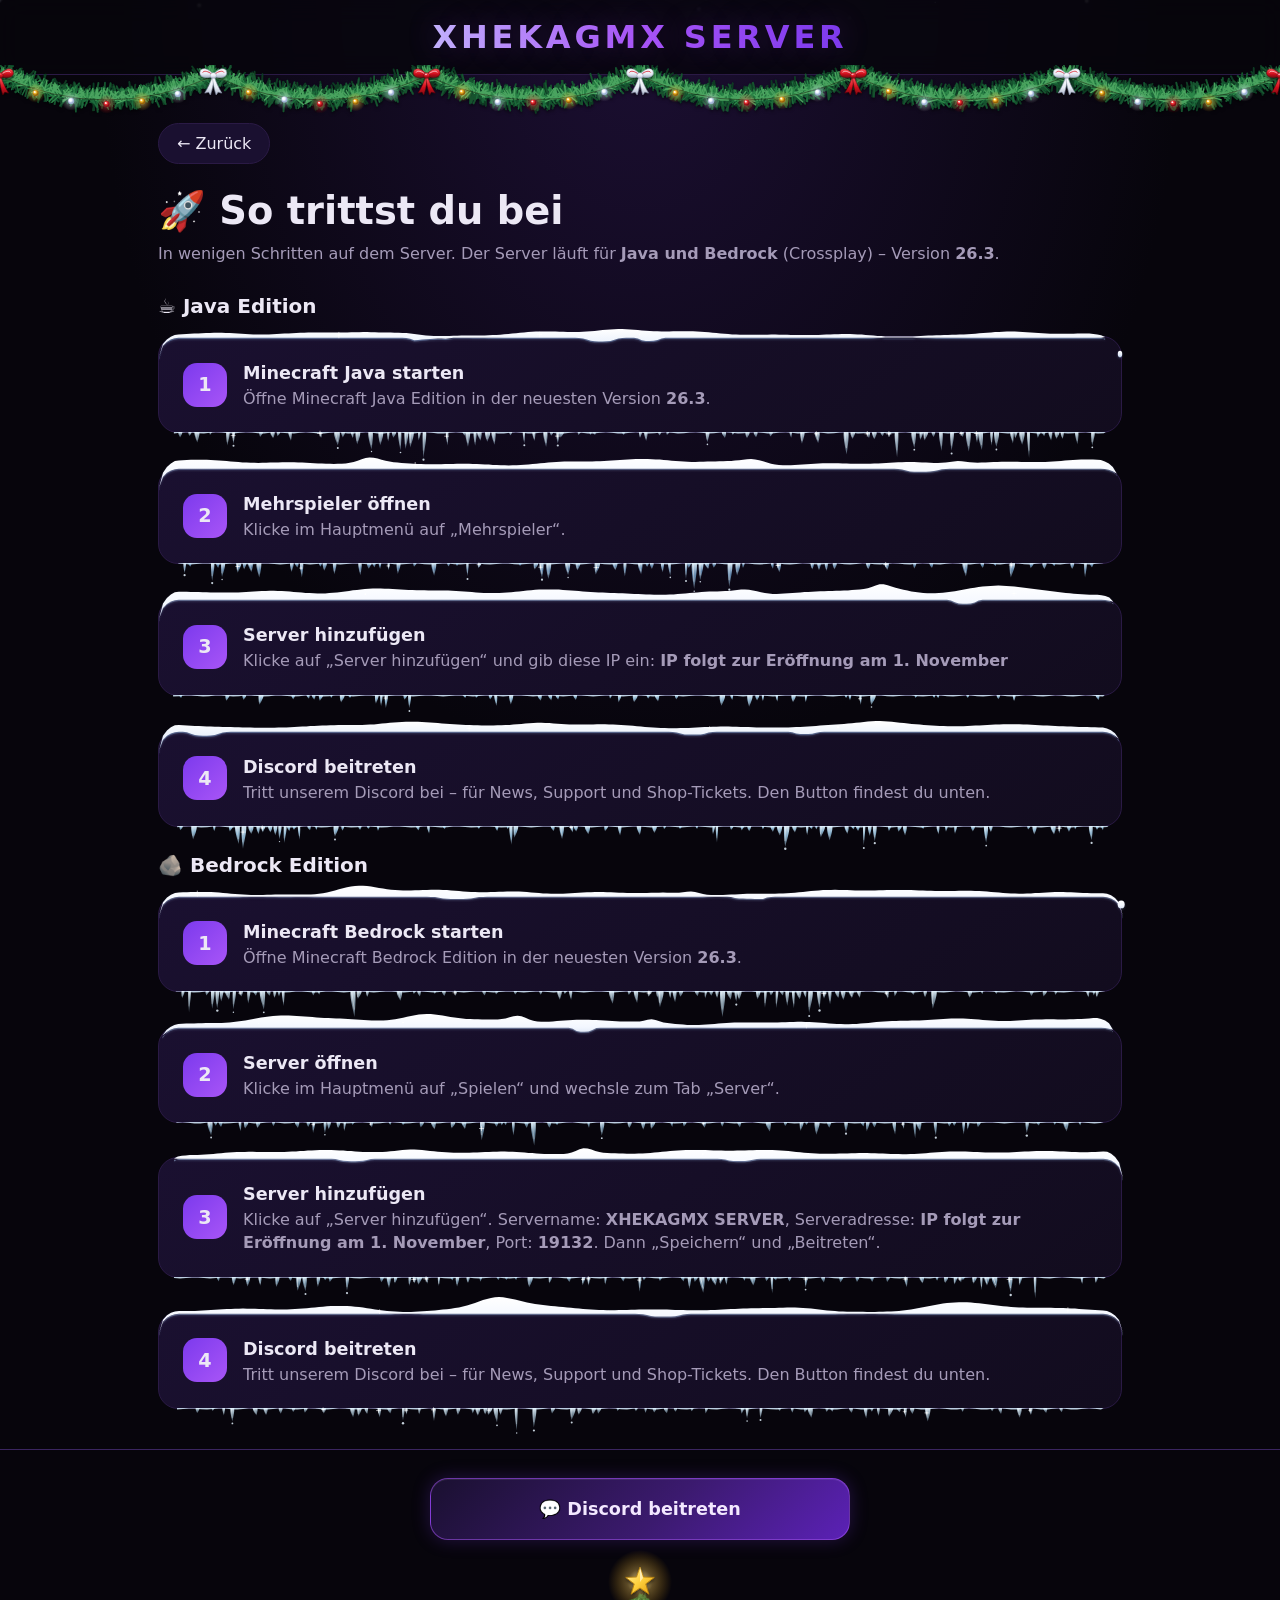
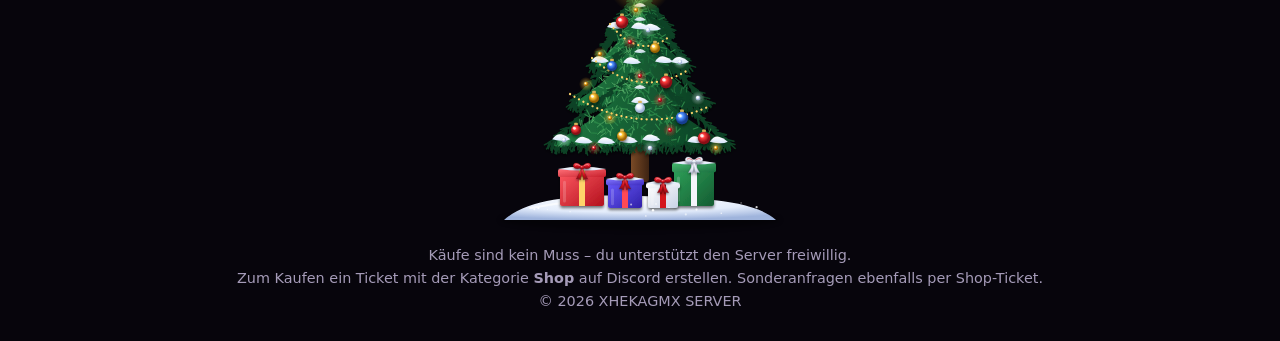
==== commit 6b3f398e: "Version 26.3, Bedrock-Schritte" ====
--- a/beitreten.html
+++ b/beitreten.html
@@ -1 +1 @@
-<!DOCTYPE html><html lang="de"><head><meta charset="utf-8"><meta name="viewport" content="width=device-width,initial-scale=1,viewport-fit=cover"><meta name="theme-color" content="#07050c"><meta name="color-scheme" content="dark"><title>So trittst du bei – XHEKAGMX SERVER</title><link rel="stylesheet" href="style.css?v=11"></head><body><header><a href="index.html" class="logo">XHEKAGMX SERVER</a></header><main><a class="back" href="index.html">← Zurück</a><h1>🚀 So trittst du bei</h1><p class="sub">In wenigen Schritten auf dem Server.</p><div class="list"><div class="offer step"><div class="num">1</div><div class="info"><h3>Minecraft Java starten</h3><p>Öffne Minecraft Java Edition (die Version wird zur Eröffnung bekanntgegeben).</p></div></div><div class="offer step"><div class="num">2</div><div class="info"><h3>Mehrspieler öffnen</h3><p>Klicke im Hauptmenü auf „Mehrspieler“.</p></div></div><div class="offer step"><div class="num">3</div><div class="info"><h3>Server hinzufügen</h3><p>Klicke auf „Server hinzufügen“ und gib diese IP ein: <b class="ip-text"></b></p></div></div><div class="offer step"><div class="num">4</div><div class="info"><h3>Discord beitreten</h3><p>Tritt unserem Discord bei – für News, Support und Shop-Tickets. Den Button findest du unten.</p></div></div></div></main><footer><div class="dc-slot"></div>Käufe sind kein Muss – du unterstützt den Server freiwillig.<br>Zum Kaufen ein Ticket mit der Kategorie <b>Shop</b> auf Discord erstellen. Sonderanfragen ebenfalls per Shop-Ticket.<br>© 2026 XHEKAGMX SERVER</footer><script src="config.js?v=5"></script><script src="app.js?v=7"></script><script src="winter.js?v=10"></script></body></html>+<!DOCTYPE html><html lang="de"><head><meta charset="utf-8"><meta name="viewport" content="width=device-width,initial-scale=1,viewport-fit=cover"><meta name="theme-color" content="#07050c"><meta name="color-scheme" content="dark"><title>So trittst du bei – XHEKAGMX SERVER</title><link rel="stylesheet" href="style.css?v=12"></head><body><header><a href="index.html" class="logo">XHEKAGMX SERVER</a></header><main><a class="back" href="index.html">← Zurück</a><h1>🚀 So trittst du bei</h1><p class="sub">In wenigen Schritten auf dem Server. Der Server läuft für <b>Java und Bedrock</b> (Crossplay) – Version <b>26.3</b>.</p><h2 class="ed-h">☕ Java Edition</h2><div class="list"><div class="offer step"><div class="num">1</div><div class="info"><h3>Minecraft Java starten</h3><p>Öffne Minecraft Java Edition in der neuesten Version <b>26.3</b>.</p></div></div><div class="offer step"><div class="num">2</div><div class="info"><h3>Mehrspieler öffnen</h3><p>Klicke im Hauptmenü auf „Mehrspieler“.</p></div></div><div class="offer step"><div class="num">3</div><div class="info"><h3>Server hinzufügen</h3><p>Klicke auf „Server hinzufügen“ und gib diese IP ein: <b class="ip-text"></b></p></div></div><div class="offer step"><div class="num">4</div><div class="info"><h3>Discord beitreten</h3><p>Tritt unserem Discord bei – für News, Support und Shop-Tickets. Den Button findest du unten.</p></div></div></div><h2 class="ed-h">🪨 Bedrock Edition</h2><div class="list"><div class="offer step"><div class="num">1</div><div class="info"><h3>Minecraft Bedrock starten</h3><p>Öffne Minecraft Bedrock Edition in der neuesten Version <b>26.3</b>.</p></div></div><div class="offer step"><div class="num">2</div><div class="info"><h3>Server öffnen</h3><p>Klicke im Hauptmenü auf „Spielen“ und wechsle zum Tab „Server“.</p></div></div><div class="offer step"><div class="num">3</div><div class="info"><h3>Server hinzufügen</h3><p>Klicke auf „Server hinzufügen“. Servername: <b>XHEKAGMX SERVER</b>, Serveradresse: <b class="ip-text"></b>, Port: <b>19132</b>. Dann „Speichern“ und „Beitreten“.</p></div></div><div class="offer step"><div class="num">4</div><div class="info"><h3>Discord beitreten</h3><p>Tritt unserem Discord bei – für News, Support und Shop-Tickets. Den Button findest du unten.</p></div></div></div></main><footer><div class="dc-slot"></div>Käufe sind kein Muss – du unterstützt den Server freiwillig.<br>Zum Kaufen ein Ticket mit der Kategorie <b>Shop</b> auf Discord erstellen. Sonderanfragen ebenfalls per Shop-Ticket.<br>© 2026 XHEKAGMX SERVER</footer><script src="config.js?v=5"></script><script src="app.js?v=7"></script><script src="winter.js?v=10"></script></body></html>
--- a/style.css
+++ b/style.css
@@ -148,3 +148,6 @@
 .wx-cap{left:0!important;right:0!important;top:-14px!important;height:auto!important;filter:drop-shadow(0 1px 1px rgba(150,180,230,.25))!important}
 .wx-ice{left:0!important;right:0!important;bottom:-30px!important;top:auto!important;height:30px!important;z-index:1}
 .wx-cap svg,.wx-ice svg{display:block;overflow:visible}
+
+.ed-h{margin:26px 0 14px;font-size:1.25rem}
+main{padding-bottom:40px}footer{border-top-color:#3a2560}
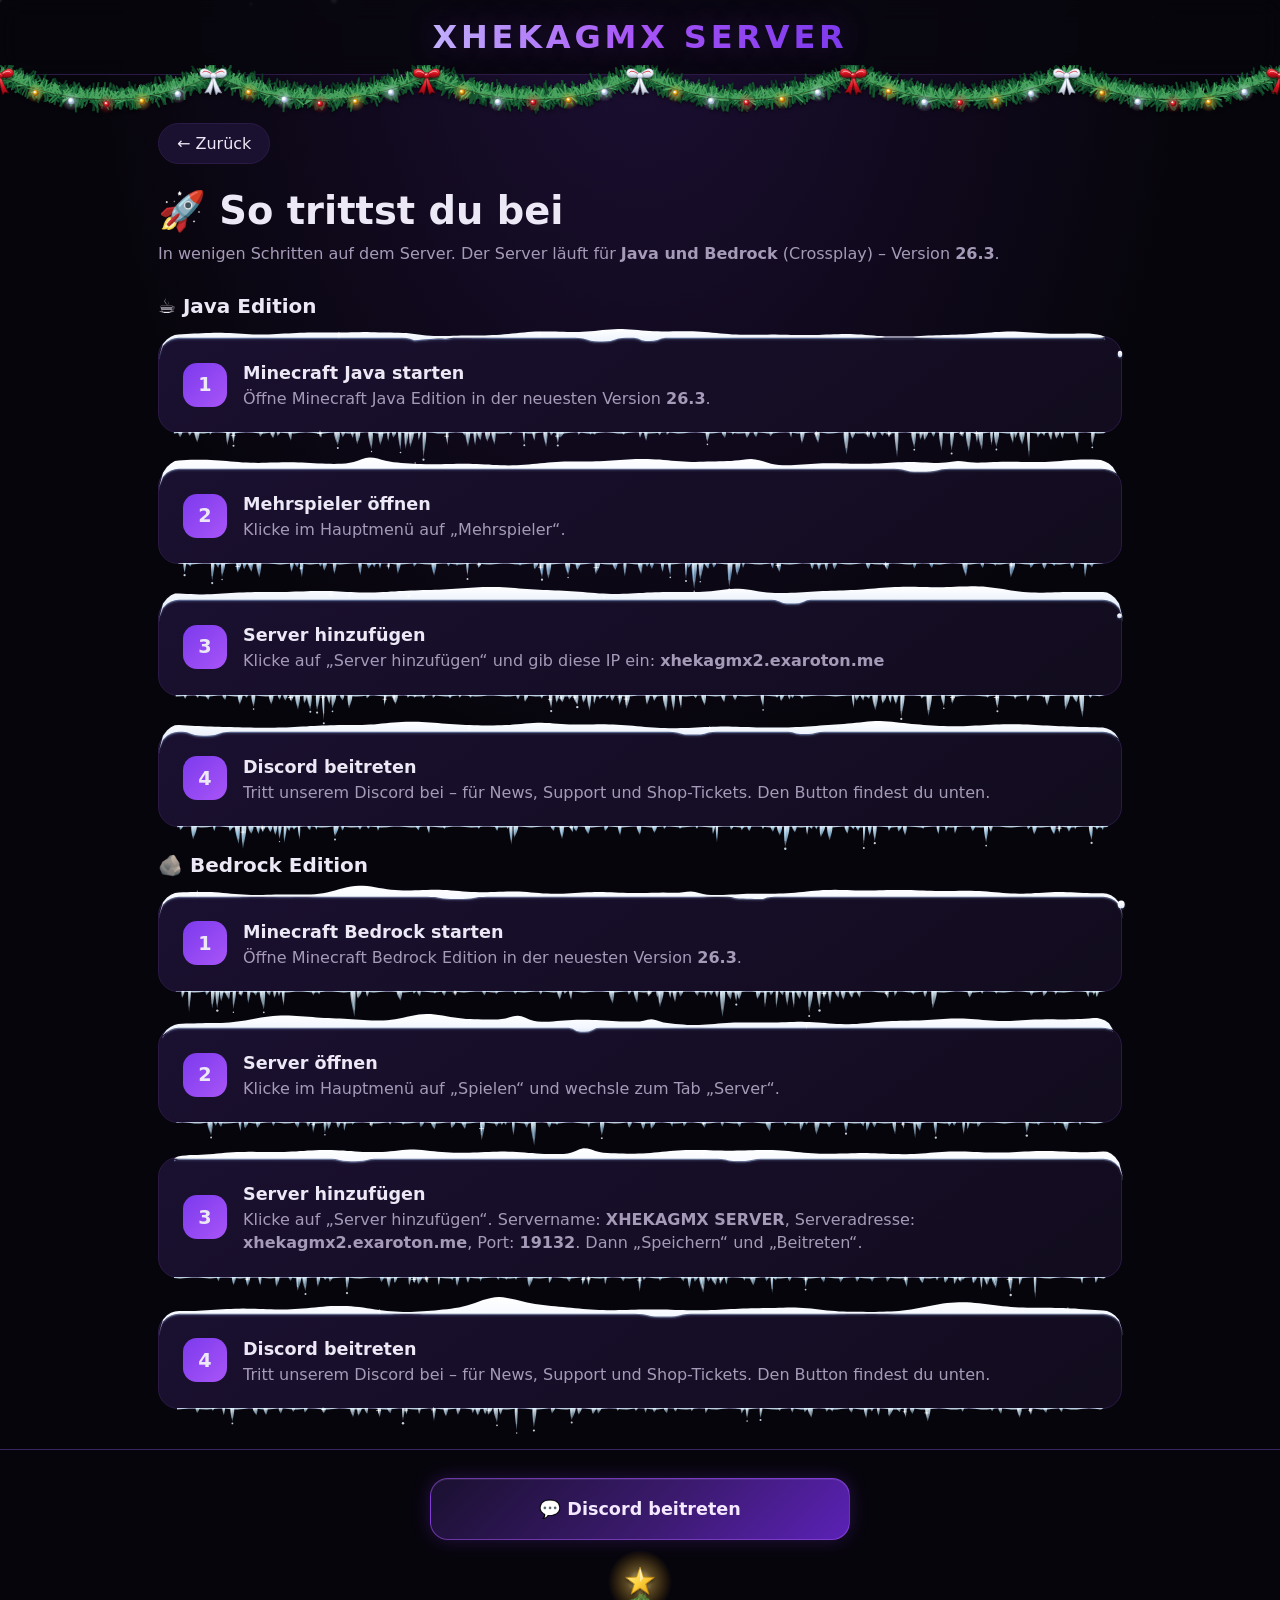
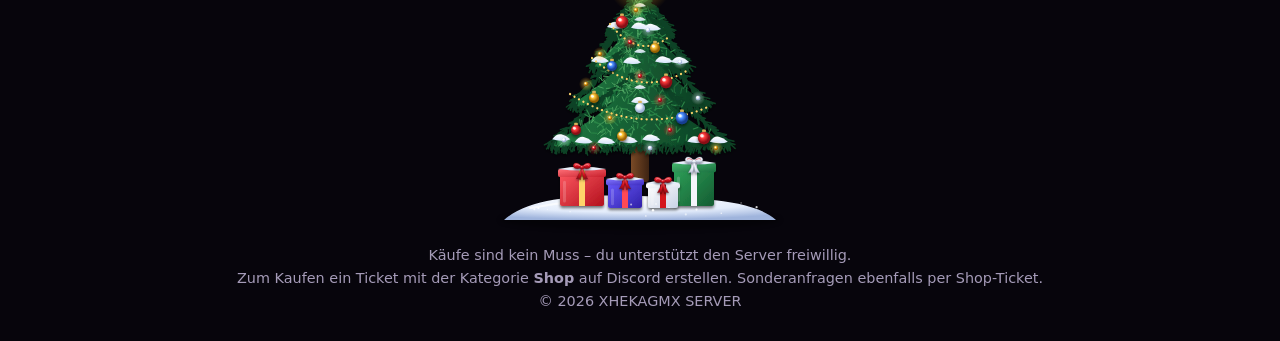
==== commit ffdee929: "Team: Skyorad (Owner, Bedrock); Regeln ergänzt; Spenden 1–6 Fr; Server-IP + Bedrock-Port; Creative 3" ====
--- a/beitreten.html
+++ b/beitreten.html
@@ -1 +1 @@
-<!DOCTYPE html><html lang="de"><head><meta charset="utf-8"><meta name="viewport" content="width=device-width,initial-scale=1,viewport-fit=cover"><meta name="theme-color" content="#07050c"><meta name="color-scheme" content="dark"><title>So trittst du bei – XHEKAGMX SERVER</title><link rel="stylesheet" href="style.css?v=12"></head><body><header><a href="index.html" class="logo">XHEKAGMX SERVER</a></header><main><a class="back" href="index.html">← Zurück</a><h1>🚀 So trittst du bei</h1><p class="sub">In wenigen Schritten auf dem Server. Der Server läuft für <b>Java und Bedrock</b> (Crossplay) – Version <b>26.3</b>.</p><h2 class="ed-h">☕ Java Edition</h2><div class="list"><div class="offer step"><div class="num">1</div><div class="info"><h3>Minecraft Java starten</h3><p>Öffne Minecraft Java Edition in der neuesten Version <b>26.3</b>.</p></div></div><div class="offer step"><div class="num">2</div><div class="info"><h3>Mehrspieler öffnen</h3><p>Klicke im Hauptmenü auf „Mehrspieler“.</p></div></div><div class="offer step"><div class="num">3</div><div class="info"><h3>Server hinzufügen</h3><p>Klicke auf „Server hinzufügen“ und gib diese IP ein: <b class="ip-text"></b></p></div></div><div class="offer step"><div class="num">4</div><div class="info"><h3>Discord beitreten</h3><p>Tritt unserem Discord bei – für News, Support und Shop-Tickets. Den Button findest du unten.</p></div></div></div><h2 class="ed-h">🪨 Bedrock Edition</h2><div class="list"><div class="offer step"><div class="num">1</div><div class="info"><h3>Minecraft Bedrock starten</h3><p>Öffne Minecraft Bedrock Edition in der neuesten Version <b>26.3</b>.</p></div></div><div class="offer step"><div class="num">2</div><div class="info"><h3>Server öffnen</h3><p>Klicke im Hauptmenü auf „Spielen“ und wechsle zum Tab „Server“.</p></div></div><div class="offer step"><div class="num">3</div><div class="info"><h3>Server hinzufügen</h3><p>Klicke auf „Server hinzufügen“. Servername: <b>XHEKAGMX SERVER</b>, Serveradresse: <b class="ip-text"></b>, Port: <b>19132</b>. Dann „Speichern“ und „Beitreten“.</p></div></div><div class="offer step"><div class="num">4</div><div class="info"><h3>Discord beitreten</h3><p>Tritt unserem Discord bei – für News, Support und Shop-Tickets. Den Button findest du unten.</p></div></div></div></main><footer><div class="dc-slot"></div>Käufe sind kein Muss – du unterstützt den Server freiwillig.<br>Zum Kaufen ein Ticket mit der Kategorie <b>Shop</b> auf Discord erstellen. Sonderanfragen ebenfalls per Shop-Ticket.<br>© 2026 XHEKAGMX SERVER</footer><script src="config.js?v=5"></script><script src="app.js?v=7"></script><script src="winter.js?v=10"></script></body></html>+<!DOCTYPE html><html lang="de"><head><meta charset="utf-8"><meta name="viewport" content="width=device-width,initial-scale=1,viewport-fit=cover"><meta name="theme-color" content="#07050c"><meta name="color-scheme" content="dark"><title>So trittst du bei – XHEKAGMX SERVER</title><link rel="stylesheet" href="style.css?v=12"></head><body><header><a href="index.html" class="logo">XHEKAGMX SERVER</a></header><main><a class="back" href="index.html">← Zurück</a><h1>🚀 So trittst du bei</h1><p class="sub">In wenigen Schritten auf dem Server. Der Server läuft für <b>Java und Bedrock</b> (Crossplay) – Version <b>26.3</b>.</p><h2 class="ed-h">☕ Java Edition</h2><div class="list"><div class="offer step"><div class="num">1</div><div class="info"><h3>Minecraft Java starten</h3><p>Öffne Minecraft Java Edition in der neuesten Version <b>26.3</b>.</p></div></div><div class="offer step"><div class="num">2</div><div class="info"><h3>Mehrspieler öffnen</h3><p>Klicke im Hauptmenü auf „Mehrspieler“.</p></div></div><div class="offer step"><div class="num">3</div><div class="info"><h3>Server hinzufügen</h3><p>Klicke auf „Server hinzufügen“ und gib diese IP ein: <b class="ip-text"></b></p></div></div><div class="offer step"><div class="num">4</div><div class="info"><h3>Discord beitreten</h3><p>Tritt unserem Discord bei – für News, Support und Shop-Tickets. Den Button findest du unten.</p></div></div></div><h2 class="ed-h">🪨 Bedrock Edition</h2><div class="list"><div class="offer step"><div class="num">1</div><div class="info"><h3>Minecraft Bedrock starten</h3><p>Öffne Minecraft Bedrock Edition in der neuesten Version <b>26.3</b>.</p></div></div><div class="offer step"><div class="num">2</div><div class="info"><h3>Server öffnen</h3><p>Klicke im Hauptmenü auf „Spielen“ und wechsle zum Tab „Server“.</p></div></div><div class="offer step"><div class="num">3</div><div class="info"><h3>Server hinzufügen</h3><p>Klicke auf „Server hinzufügen“. Servername: <b>XHEKAGMX SERVER</b>, Serveradresse: <b class="ip-text"></b>, Port: <b>19132</b>. Dann „Speichern“ und „Beitreten“.</p></div></div><div class="offer step"><div class="num">4</div><div class="info"><h3>Discord beitreten</h3><p>Tritt unserem Discord bei – für News, Support und Shop-Tickets. Den Button findest du unten.</p></div></div></div></main><footer><div class="dc-slot"></div>Käufe sind kein Muss – du unterstützt den Server freiwillig.<br>Zum Kaufen ein Ticket mit der Kategorie <b>Shop</b> auf Discord erstellen. Sonderanfragen ebenfalls per Shop-Ticket.<br>© 2026 XHEKAGMX SERVER</footer><script src="config.js?v=6"></script><script src="app.js?v=8"></script><script src="winter.js?v=10"></script></body></html>
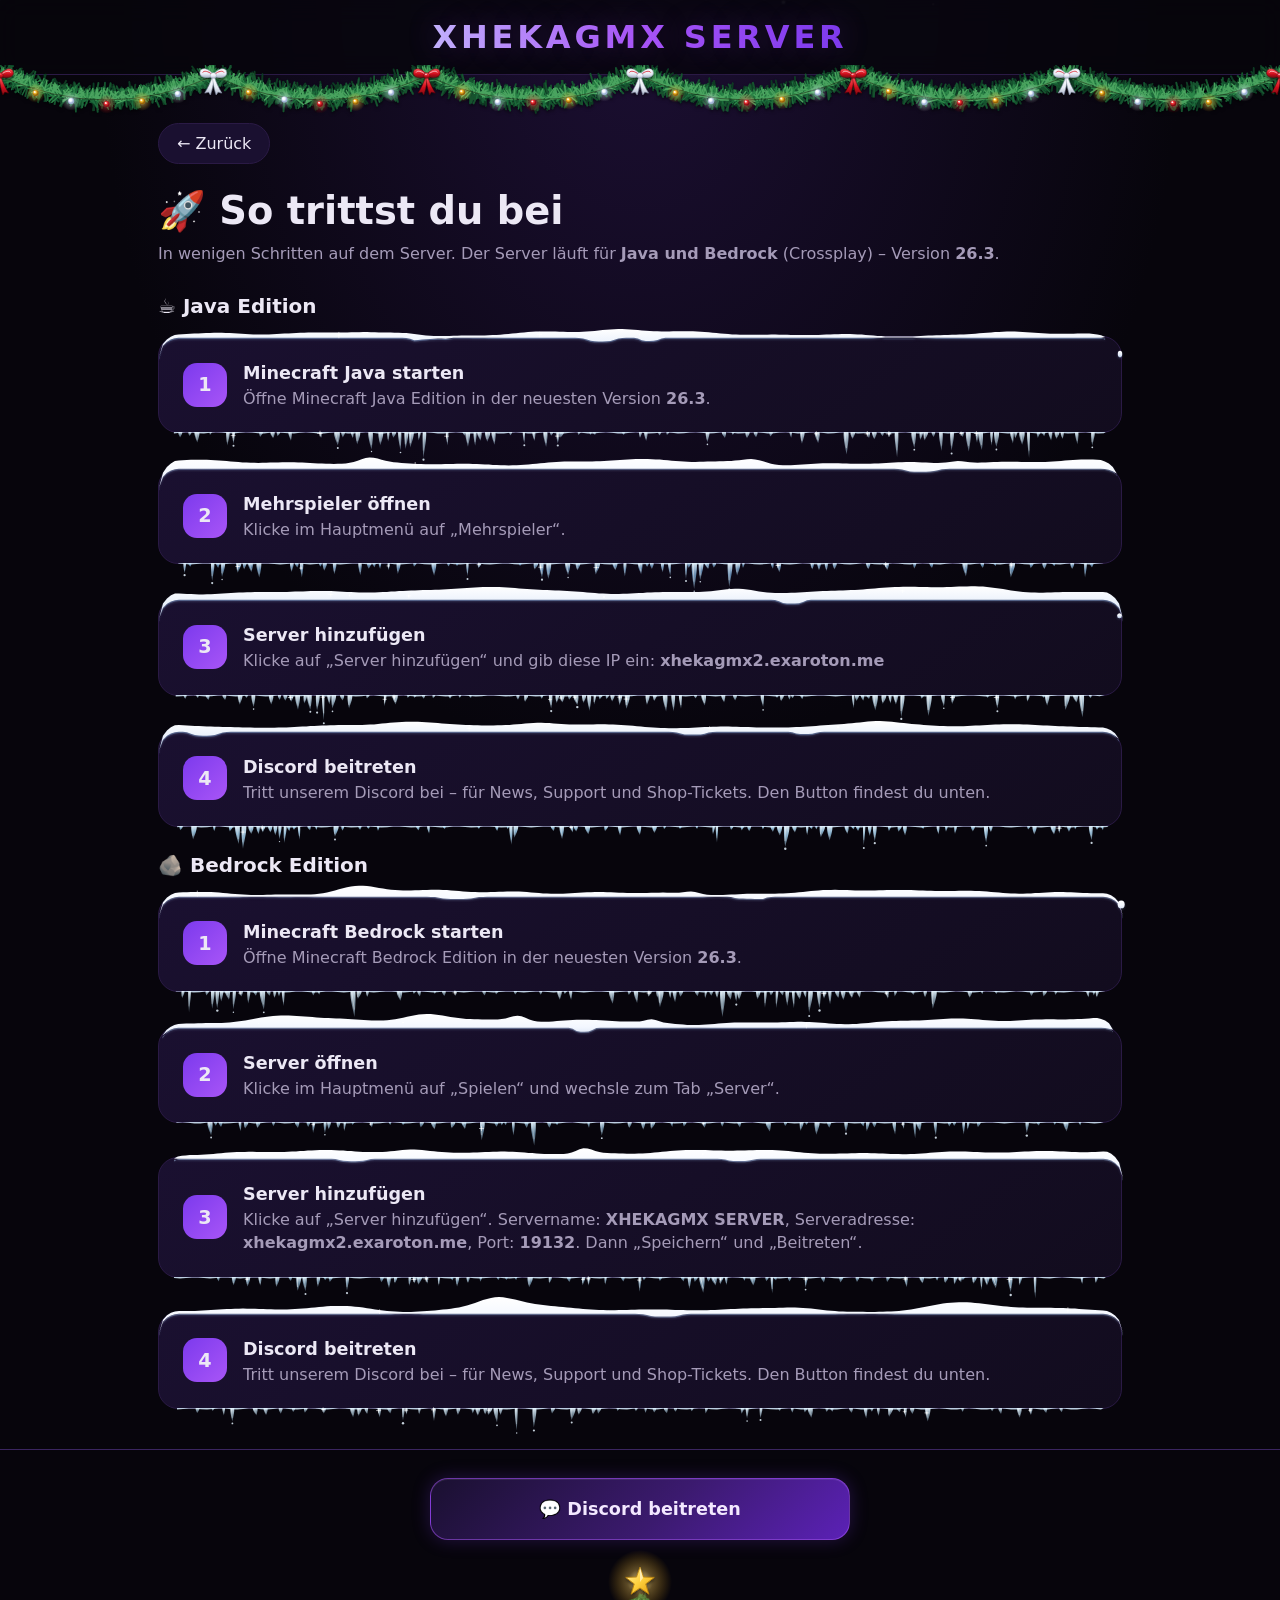
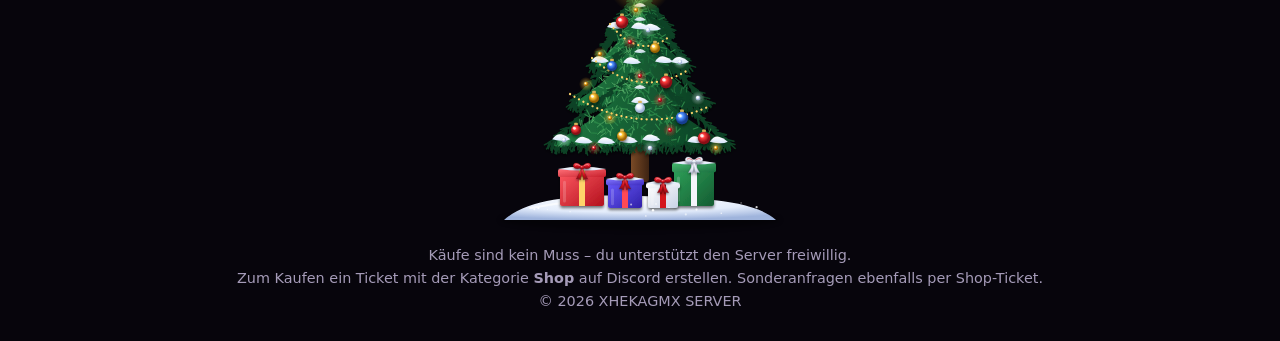
==== commit f9df9a94: "Server-IP bis 1. November unscharf und nicht kopierbar Bis 1. November 2026, 00:00 Uhr (Zürich) steh" ====
--- a/beitreten.html
+++ b/beitreten.html
@@ -1 +1 @@
-<!DOCTYPE html><html lang="de"><head><meta charset="utf-8"><meta name="viewport" content="width=device-width,initial-scale=1,viewport-fit=cover"><meta name="theme-color" content="#07050c"><meta name="color-scheme" content="dark"><title>So trittst du bei – XHEKAGMX SERVER</title><link rel="stylesheet" href="style.css?v=12"></head><body><header><a href="index.html" class="logo">XHEKAGMX SERVER</a></header><main><a class="back" href="index.html">← Zurück</a><h1>🚀 So trittst du bei</h1><p class="sub">In wenigen Schritten auf dem Server. Der Server läuft für <b>Java und Bedrock</b> (Crossplay) – Version <b>26.3</b>.</p><h2 class="ed-h">☕ Java Edition</h2><div class="list"><div class="offer step"><div class="num">1</div><div class="info"><h3>Minecraft Java starten</h3><p>Öffne Minecraft Java Edition in der neuesten Version <b>26.3</b>.</p></div></div><div class="offer step"><div class="num">2</div><div class="info"><h3>Mehrspieler öffnen</h3><p>Klicke im Hauptmenü auf „Mehrspieler“.</p></div></div><div class="offer step"><div class="num">3</div><div class="info"><h3>Server hinzufügen</h3><p>Klicke auf „Server hinzufügen“ und gib diese IP ein: <b class="ip-text"></b></p></div></div><div class="offer step"><div class="num">4</div><div class="info"><h3>Discord beitreten</h3><p>Tritt unserem Discord bei – für News, Support und Shop-Tickets. Den Button findest du unten.</p></div></div></div><h2 class="ed-h">🪨 Bedrock Edition</h2><div class="list"><div class="offer step"><div class="num">1</div><div class="info"><h3>Minecraft Bedrock starten</h3><p>Öffne Minecraft Bedrock Edition in der neuesten Version <b>26.3</b>.</p></div></div><div class="offer step"><div class="num">2</div><div class="info"><h3>Server öffnen</h3><p>Klicke im Hauptmenü auf „Spielen“ und wechsle zum Tab „Server“.</p></div></div><div class="offer step"><div class="num">3</div><div class="info"><h3>Server hinzufügen</h3><p>Klicke auf „Server hinzufügen“. Servername: <b>XHEKAGMX SERVER</b>, Serveradresse: <b class="ip-text"></b>, Port: <b>19132</b>. Dann „Speichern“ und „Beitreten“.</p></div></div><div class="offer step"><div class="num">4</div><div class="info"><h3>Discord beitreten</h3><p>Tritt unserem Discord bei – für News, Support und Shop-Tickets. Den Button findest du unten.</p></div></div></div></main><footer><div class="dc-slot"></div>Käufe sind kein Muss – du unterstützt den Server freiwillig.<br>Zum Kaufen ein Ticket mit der Kategorie <b>Shop</b> auf Discord erstellen. Sonderanfragen ebenfalls per Shop-Ticket.<br>© 2026 XHEKAGMX SERVER</footer><script src="config.js?v=6"></script><script src="app.js?v=8"></script><script src="winter.js?v=10"></script></body></html>+<!DOCTYPE html><html lang="de"><head><meta charset="utf-8"><meta name="viewport" content="width=device-width,initial-scale=1,viewport-fit=cover"><meta name="theme-color" content="#07050c"><meta name="color-scheme" content="dark"><title>So trittst du bei – XHEKAGMX SERVER</title><link rel="stylesheet" href="style.css?v=13"></head><body><header><a href="index.html" class="logo">XHEKAGMX SERVER</a></header><main><a class="back" href="index.html">← Zurück</a><h1>🚀 So trittst du bei</h1><p class="sub">In wenigen Schritten auf dem Server. Der Server läuft für <b>Java und Bedrock</b> (Crossplay) – Version <b>26.3</b>.</p><h2 class="ed-h">☕ Java Edition</h2><div class="list"><div class="offer step"><div class="num">1</div><div class="info"><h3>Minecraft Java starten</h3><p>Öffne Minecraft Java Edition in der neuesten Version <b>26.3</b>.</p></div></div><div class="offer step"><div class="num">2</div><div class="info"><h3>Mehrspieler öffnen</h3><p>Klicke im Hauptmenü auf „Mehrspieler“.</p></div></div><div class="offer step"><div class="num">3</div><div class="info"><h3>Server hinzufügen</h3><p>Klicke auf „Server hinzufügen“ und gib diese IP ein: <b class="ip-text"></b></p></div></div><div class="offer step"><div class="num">4</div><div class="info"><h3>Discord beitreten</h3><p>Tritt unserem Discord bei – für News, Support und Shop-Tickets. Den Button findest du unten.</p></div></div></div><h2 class="ed-h">🪨 Bedrock Edition</h2><div class="list"><div class="offer step"><div class="num">1</div><div class="info"><h3>Minecraft Bedrock starten</h3><p>Öffne Minecraft Bedrock Edition in der neuesten Version <b>26.3</b>.</p></div></div><div class="offer step"><div class="num">2</div><div class="info"><h3>Server öffnen</h3><p>Klicke im Hauptmenü auf „Spielen“ und wechsle zum Tab „Server“.</p></div></div><div class="offer step"><div class="num">3</div><div class="info"><h3>Server hinzufügen</h3><p>Klicke auf „Server hinzufügen“. Servername: <b>XHEKAGMX SERVER</b>, Serveradresse: <b class="ip-text"></b>, Port: <b>19132</b>. Dann „Speichern“ und „Beitreten“.</p></div></div><div class="offer step"><div class="num">4</div><div class="info"><h3>Discord beitreten</h3><p>Tritt unserem Discord bei – für News, Support und Shop-Tickets. Den Button findest du unten.</p></div></div></div></main><footer><div class="dc-slot"></div>Käufe sind kein Muss – du unterstützt den Server freiwillig.<br>Zum Kaufen ein Ticket mit der Kategorie <b>Shop</b> auf Discord erstellen. Sonderanfragen ebenfalls per Shop-Ticket.<br>© 2026 XHEKAGMX SERVER</footer><script src="config.js?v=6"></script><script src="app.js?v=9"></script><script src="winter.js?v=10"></script></body></html>
--- a/style.css
+++ b/style.css
@@ -75,6 +75,11 @@
 .iprow{display:flex;gap:10px;justify-content:center;align-items:center;flex-wrap:wrap}
 .iprow code{font-size:1.2rem;background:#07050c;padding:10px 16px;border-radius:12px}
 .iprow .btn{border:0;cursor:pointer;font-size:1rem}
+.ip-lock{filter:blur(8px);-webkit-filter:blur(8px);user-select:none;-webkit-user-select:none;-moz-user-select:none;-ms-user-select:none;-webkit-touch-callout:none;pointer-events:none}
+.ip-lock::selection{background:transparent;color:transparent}
+b.ip-text.ip-lock{display:inline-block}
+.iphint{color:var(--m);font-size:.85rem;font-weight:700;margin:8px 0 2px}
+.iprow .btn:disabled,.iprow .btn:disabled:hover{cursor:not-allowed;opacity:.6;filter:none;box-shadow:none;white-space:normal;text-align:center;line-height:1.3}
 .status{text-align:center;margin:-6px 0 22px;color:var(--m)}
 .dot{display:inline-block;width:10px;height:10px;border-radius:50%;background:#ef4444;margin-right:6px}.dot.on{background:#22c55e;box-shadow:0 0 10px #22c55e}
 .dc-slot{margin:0 auto 18px;max-width:420px}
